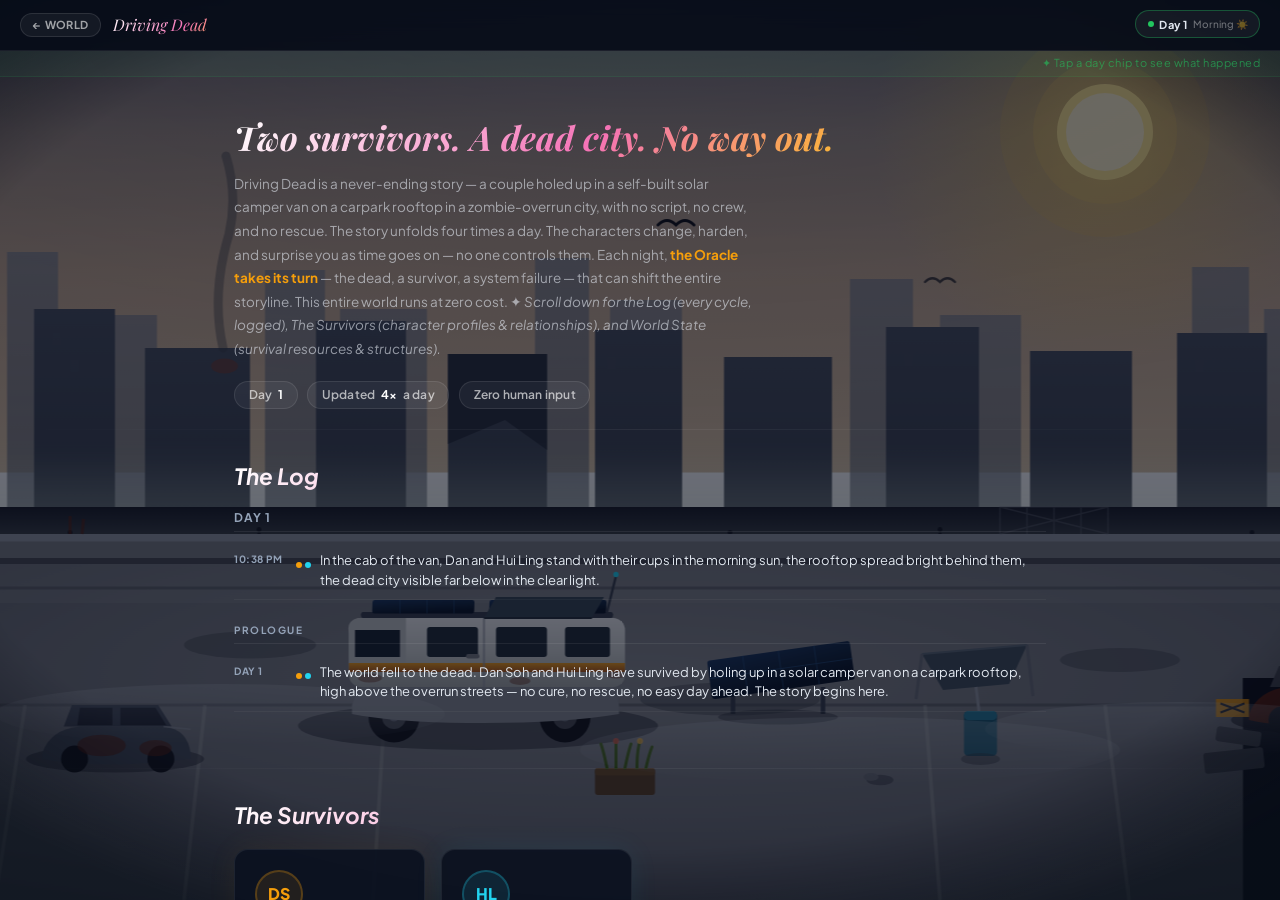
==== story.html @ 41b54748 "Driving Dead — World 02 of The Never Ending Story Project A couple (Dan + Hui Ling) surviving a zomb" ====
<!DOCTYPE html>
<html lang="en">
<head>
<meta charset="UTF-8">
<meta http-equiv="Cache-Control" content="no-cache, no-store, must-revalidate">
<meta http-equiv="Pragma" content="no-cache">
<meta http-equiv="Expires" content="0">
<meta name="viewport" content="width=device-width, initial-scale=1.0">
<title>Driving Dead — the story so far</title>
<link rel="icon" href="data:image/svg+xml,%3Csvg xmlns='http://www.w3.org/2000/svg' viewBox='0 0 100 100'%3E%3Ctext y='.9em' font-size='88'%3E%F0%9F%8C%BF%3C/text%3E%3C/svg%3E">
<meta name="description" content="The story so far on Driving Dead — a never-ending zombie-apocalypse survival drama. Day-by-day recaps, the full Log, and every character's relationships, told four times a day with no script.">
<meta name="theme-color" content="#0a1410">
<meta property="og:type" content="website">
<meta property="og:site_name" content="The Never Ending Story Project">
<meta property="og:title" content="Driving Dead — the story so far">
<meta property="og:description" content="Day-by-day recaps and the full Log of a never-ending dead-city survival drama. No script, no crew, no rescue.">
<meta property="og:url" content="https://adamdegoat.github.io/drivingdead/story.html">
<meta name="twitter:card" content="summary">
<meta name="twitter:title" content="Driving Dead — the story so far">
<meta name="twitter:description" content="Day-by-day recaps and the full Log of a never-ending dead-city survival drama.">

<link href="https://fonts.googleapis.com/css2?family=Playfair+Display:ital,wght@0,700;0,800;1,700&family=Plus+Jakarta+Sans:wght@400;500;600;700;800&display=swap" rel="stylesheet">
<style>
:root{--bg:#070d18;--card:rgba(255,255,255,.04);--border:rgba(255,255,255,.07);
  --text:#e2e8f0;--muted:#cbd5e1;--muted2:#94a3b8;
  --marcus:#60a5fa;--ryan:#fbbf24;--jade:#f472b6;--judy:#2dd4bf;--radius:14px}
*{box-sizing:border-box;margin:0;padding:0}
html{scroll-behavior:smooth}
body{font-family:'Plus Jakarta Sans',sans-serif;background:transparent;color:var(--text);font-size:14px;
  -webkit-font-smoothing:antialiased;min-height:100vh;overflow:hidden}

/* World background + overlay */
#world-bg{position:fixed;inset:0;z-index:0;overflow:hidden}
#world-bg svg{width:100%;height:100%;object-fit:cover}
#dark-overlay{position:fixed;inset:0;z-index:1;background:rgba(2,6,23,.58);pointer-events:none}
#story-scroll{position:fixed;inset:0;z-index:2;overflow-y:auto}

/* Cloud/wave animations (mirrored from world page) */
@keyframes cloud-a{from{transform:translateX(0)}to{transform:translateX(1300px)}}
.cl1{animation:cloud-a 90s linear infinite}
.cl2{animation:cloud-a 115s linear infinite;animation-delay:-40s}
.cl3{animation:cloud-a 72s linear infinite;animation-delay:-22s}
@keyframes flk{0%,100%{transform:scaleY(1) scaleX(1)}50%{transform:scaleY(1.22) scaleX(.9)}}
.fa{animation:flk .75s ease-in-out infinite;transform-box:fill-box;transform-origin:50% 100%}
.fb{animation:flk .55s ease-in-out infinite reverse;transform-box:fill-box;transform-origin:50% 100%}
.fc{animation:flk .42s ease-in-out infinite;transform-box:fill-box;transform-origin:50% 100%}
@keyframes wv{from{transform:translateX(0)}to{transform:translateX(500px)}}
.wa{animation:wv 13s linear infinite}.wb{animation:wv 19s linear infinite reverse}
/* ── dead-city scene ambiance ── */
@keyframes leaffall{0%{transform:translate(0,0) rotate(0deg);opacity:0}8%{opacity:.9}90%{opacity:.85}100%{transform:translate(-46px,620px) rotate(240deg);opacity:0}}
.leaf-fall{transform-box:view-box;animation:leaffall linear infinite}
@keyframes heatwobble{0%{opacity:0;transform:translateY(0)}30%{opacity:.16}50%{transform:translateY(-3px) scaleX(1.015)}70%{opacity:.13}100%{opacity:0;transform:translateY(-7px)}}
.heat-ribbon{transform-box:view-box;animation:heatwobble 6s ease-in-out infinite}
@keyframes firefly{0%,100%{opacity:0;transform:translate(0,0)}25%{opacity:.95}50%{opacity:.35;transform:translate(7px,-9px)}75%{opacity:.85}}
.firefly{transform-box:view-box;animation:firefly 4.2s ease-in-out infinite}
@keyframes shamble{0%,100%{transform:translateX(0)}50%{transform:translateX(5px)}}
.shamble{transform-box:view-box;animation:shamble 6.5s ease-in-out infinite}
@keyframes blink{0%,82%,100%{opacity:.25}88%{opacity:1}}
.blink{animation:blink 3.4s ease-in-out infinite}
@keyframes croworbit{0%{transform:translate(0,0)}25%{transform:translate(34px,-10px)}50%{transform:translate(58px,6px)}75%{transform:translate(24px,16px)}100%{transform:translate(0,0)}}
.crow-orbit{transform-box:view-box;animation:croworbit 22s ease-in-out infinite}
.van-glow{transition:fill .8s ease}
@keyframes smokerise{0%{transform:translate(0,0) scale(.45);opacity:0}18%{opacity:.5}100%{transform:translate(12px,-72px) scale(1.7);opacity:0}}
.smoke-rise{transform-box:view-box;animation:smokerise 4s ease-out infinite}
.smoke-rise.s2{animation-duration:5.4s;animation-delay:-1.8s}
@keyframes smokedrift{0%{transform:translateY(0);opacity:.4}50%{opacity:.55}100%{transform:translateY(-30px);opacity:0}}
.smoke{transform-box:view-box;animation:smokedrift 9s ease-out infinite}
.hidden{display:none!important}
h1,h2,h3{font-family:'Playfair Display',serif}
@keyframes fadeUp{from{opacity:0;transform:translateY(14px)}to{opacity:1;transform:translateY(0)}}
@keyframes pulse{0%,100%{opacity:1;transform:scale(1)}50%{opacity:.7;transform:scale(1.15)}}
@keyframes shimmer{0%{background-position:200% center}100%{background-position:-200% center}}
@keyframes spin{to{transform:rotate(360deg)}}

/* LOADING */
#loading{min-height:100vh;display:flex;flex-direction:column;align-items:center;justify-content:center;gap:1rem}
.spinner{width:36px;height:36px;border:3px solid rgba(255,255,255,.1);border-top-color:#60a5fa;border-radius:50%;animation:spin .8s linear infinite}
#loading p{color:var(--muted);font-size:13px}

/* BACK BAR */
.back-bar{position:sticky;top:0;z-index:50;background:rgba(7,13,24,.92);backdrop-filter:blur(16px);
  -webkit-backdrop-filter:blur(16px);border-bottom:1px solid var(--border);
  padding:.65rem 1.25rem;display:flex;align-items:center;gap:.75rem;
  /* bubble anchors to this */}
.back-btn{display:inline-flex;align-items:center;gap:.35rem;padding:.28rem .75rem;
  border-radius:14px;border:1px solid rgba(255,255,255,.1);background:rgba(255,255,255,.05);
  color:rgba(255,255,255,.6);font-size:11px;font-weight:700;text-decoration:none;
  font-family:'Plus Jakarta Sans',sans-serif;letter-spacing:.3px;text-transform:uppercase;transition:all .2s}
.back-btn:hover{border-color:rgba(255,255,255,.2);color:rgba(255,255,255,.9)}
.back-bar-title{font-family:'Playfair Display',serif;font-style:italic;font-size:16px;
  background:linear-gradient(135deg,#fff 0%,#f472b6 40%,#fbbf24 70%,#60a5fa 100%);
  background-size:200% auto;-webkit-background-clip:text;-webkit-text-fill-color:transparent;
  background-clip:text;animation:shimmer 6s linear infinite}
.day-dot{width:6px;height:6px;border-radius:50%;background:#22c55e;flex-shrink:0;animation:pulse 2s infinite}

/* DAY CHIPS */
#day-chips{display:flex;align-items:center;gap:.35rem;margin-left:auto;
  overflow-x:auto;flex-wrap:nowrap;scrollbar-width:none;padding-bottom:1px}
#day-chips::-webkit-scrollbar{display:none}
.day-chip{display:inline-flex;align-items:center;gap:.35rem;flex-shrink:0;
  background:rgba(255,255,255,.05);border:1px solid rgba(255,255,255,.09);
  border-radius:14px;padding:.25rem .7rem;min-height:28px;
  font-size:11px;font-weight:700;letter-spacing:.4px;white-space:nowrap;
  cursor:pointer;user-select:none;font-family:'Plus Jakarta Sans',sans-serif;
  transition:background .15s,border-color .15s}
.day-chip:hover{background:rgba(255,255,255,.09);border-color:rgba(255,255,255,.18)}
@keyframes chipGlow{0%,100%{box-shadow:0 0 0 0 rgba(34,197,94,0)}50%{box-shadow:0 0 0 5px rgba(34,197,94,.18)}}
.day-chip.current{border-color:rgba(34,197,94,.35);animation:chipGlow 2.5s ease-in-out infinite}
.day-chip.chip-active{background:rgba(255,255,255,.1)!important;border-color:rgba(255,46,120,.45)!important}
.day-chip-meta{font-size:10px;color:rgba(255,255,255,.38);font-weight:500;letter-spacing:0}

/* DAY SUMMARY BUBBLE */
#day-summary-bubble{
  position:absolute;top:calc(100% + 8px);right:0;z-index:200;
  width:min(310px,calc(100vw - 24px));
  background:rgba(4,8,22,.95);border:1px solid rgba(255,255,255,.11);border-radius:14px;
  overflow:hidden;max-height:0;opacity:0;pointer-events:none;
  transition:max-height .34s cubic-bezier(.4,0,.2,1),opacity .22s ease;
  backdrop-filter:blur(20px);-webkit-backdrop-filter:blur(20px);
  box-shadow:0 14px 40px rgba(0,0,0,.7)}
#day-summary-bubble.open{max-height:420px;opacity:1;pointer-events:auto}
.dsb-header{font-size:10px;font-weight:800;letter-spacing:1.8px;text-transform:uppercase;
  color:rgba(255,255,255,.28);padding:13px 15px 0}
.dsb-drama{font-size:13px;color:rgba(255,255,255,.82);line-height:1.58;font-style:italic;
  padding:10px 15px 12px}
.dsb-ongoing{font-size:12.5px;color:rgba(255,255,255,.55);line-height:1.55;font-style:italic;
  padding:10px 15px 12px}
.dsb-bullets{padding:10px 15px 6px;display:flex;flex-direction:column;gap:6px}
.dsb-bullet{font-size:12px;color:rgba(255,255,255,.58);line-height:1.5;
  padding-left:10px;position:relative}
.dsb-bullet::before{content:'·';position:absolute;left:0;color:rgba(255,255,255,.2)}
.dsb-rel{padding:8px 15px 8px;border-top:1px solid rgba(255,255,255,.05);
  display:flex;flex-direction:column;gap:5px}
.dsb-rel-item{font-size:11px;display:flex;align-items:baseline;justify-content:space-between;gap:.5rem}
.dsb-rel-vals{font-size:10px;color:rgba(255,255,255,.28);flex-shrink:0}
.dsb-cycles{padding:7px 15px 13px;display:flex;gap:.35rem;flex-wrap:wrap}
.dsb-cycle-tag{font-size:10px;font-weight:700;text-transform:capitalize;letter-spacing:.3px;
  color:rgba(255,255,255,.3);background:rgba(255,255,255,.05);
  border-radius:7px;padding:2px 8px;font-family:'Plus Jakarta Sans',sans-serif}
.dsb-empty{font-size:13px;color:var(--muted);padding:16px 15px;text-align:center}

/* HERO INTRO */
.hero-intro{padding:2.5rem 1.5rem 1.25rem;max-width:860px;margin:0 auto}
.hero-tagline{font-family:'Playfair Display',serif;font-style:italic;
  font-size:clamp(1.45rem,4vw,2.1rem);font-weight:700;
  background:linear-gradient(135deg,#fff 0%,#f472b6 45%,#fbbf24 80%);
  -webkit-background-clip:text;-webkit-text-fill-color:transparent;background-clip:text;
  line-height:1.2;margin-bottom:.9rem}
.hero-body{color:rgba(226,232,240,.6);font-size:13.5px;line-height:1.75;
  max-width:520px;margin-bottom:1.25rem}
.hero-stats{display:flex;gap:.6rem;flex-wrap:wrap}
.hero-stat-chip{display:inline-flex;align-items:center;gap:.35rem;padding:.35rem .85rem;
  background:rgba(255,255,255,.05);border:1px solid rgba(255,255,255,.09);
  border-radius:20px;font-size:12px;font-weight:600;letter-spacing:.2px;
  color:rgba(255,255,255,.65)}
.hero-stat-chip strong{color:#fff;font-weight:700}

/* DAY HINT */
#day-hint{
  padding:.35rem 1.25rem;text-align:right;
  font-size:11px;color:rgba(34,197,94,.6);letter-spacing:.5px;
  background:rgba(34,197,94,.05);border-bottom:1px solid rgba(34,197,94,.1);
  transition:opacity .5s ease,max-height .5s ease,padding .5s ease;
  overflow:hidden;max-height:36px
}
#day-hint.hint-faded{opacity:0;max-height:0;padding-top:0;padding-bottom:0}

/* SECTIONS */
.section{padding:2rem 1.5rem;max-width:860px;margin:0 auto}
.section-title{font-size:1.4rem;font-weight:700;font-style:italic;margin-bottom:1.25rem;
  background:linear-gradient(135deg,#fff 0%,#f472b6 55%,#fbbf24 100%);
  -webkit-background-clip:text;-webkit-text-fill-color:transparent;background-clip:text}
.divider{height:1px;background:linear-gradient(90deg,transparent,rgba(255,255,255,.06),transparent);margin:0 1.5rem}
.reveal{opacity:0;transform:translateY(16px);transition:opacity .5s,transform .5s}
.reveal.visible{opacity:1;transform:translateY(0)}

/* CYCLE TABS */
.cycle-tab{display:inline-flex;background:rgba(255,255,255,.04);border:1px solid var(--border);
  border-radius:8px;overflow:hidden;margin-bottom:1rem}
.cycle-btn{padding:.4rem .85rem;font-size:12px;font-weight:600;color:var(--muted);cursor:pointer;
  font-family:'Plus Jakarta Sans',sans-serif;transition:all .15s;border:none;background:none;color:inherit}
.cycle-btn.active{background:rgba(255,255,255,.08);color:#fff}
.cycle-btn[data-cycle="morning"].active{color:#93c5fd;box-shadow:inset 0 -2px 0 #93c5fd}
.cycle-btn[data-cycle="midday"].active{color:#fde68a;box-shadow:inset 0 -2px 0 #fde68a}
.cycle-btn[data-cycle="evening"].active{color:#fb923c;box-shadow:inset 0 -2px 0 #fb923c}
.cycle-btn[data-cycle="night"].active{color:#c084fc;box-shadow:inset 0 -2px 0 #c084fc}

/* FEED */
.today-grid{display:flex;flex-direction:column;gap:.65rem}
.feed-card{background:var(--card);border-radius:12px;border:1px solid var(--border);
  padding:1rem 1.2rem;display:flex;gap:.85rem;align-items:flex-start;animation:fadeUp .3s ease both}
.feed-card.interaction{border-left:3px solid rgba(251,191,36,.35);border-style:solid;opacity:.92}
.feed-avatar{width:36px;height:36px;border-radius:50%;display:flex;align-items:center;justify-content:center;
  font-weight:800;font-size:12px;font-family:'Plus Jakarta Sans',sans-serif;flex-shrink:0}
.feed-body{flex:1;min-width:0}
.feed-name{font-size:12px;font-weight:700;font-family:'Plus Jakarta Sans',sans-serif;margin-bottom:2px}
.feed-action{font-size:12px;color:var(--muted);margin-bottom:.35rem;font-style:italic}
.feed-thought{font-size:13px;color:var(--text);line-height:1.55}
.feed-dialogue{font-size:13px;color:var(--text);line-height:1.55;font-style:italic}
.feed-dialogue-line{font-size:13px;color:var(--text);line-height:1.6;margin-top:3px}

/* CHARACTER CARDS */
.profiles-grid{display:grid;grid-template-columns:repeat(4,1fr);gap:1rem}
@media(max-width:860px){.profiles-grid{grid-template-columns:repeat(2,1fr)}}
.char-card{background:rgba(11,18,32,.92);border-radius:var(--radius);border:1px solid var(--border);
  padding:1.25rem;transition:all .25s;position:relative;overflow:hidden}
.char-card::before{content:'';position:absolute;top:0;left:0;right:0;height:2px}
.char-card.marcus::before{background:linear-gradient(90deg,transparent,var(--marcus),transparent)}
.char-card.ryan::before{background:linear-gradient(90deg,transparent,var(--ryan),transparent)}
.char-card.jade::before{background:linear-gradient(90deg,transparent,var(--jade),transparent)}
.char-card.judy::before{background:linear-gradient(90deg,transparent,var(--judy),transparent)}
.char-card:hover{transform:translateY(-3px);border-color:rgba(255,255,255,.12)}
.char-avatar{width:48px;height:48px;border-radius:50%;display:flex;align-items:center;justify-content:center;
  font-weight:800;font-size:16px;font-family:'Plus Jakarta Sans',sans-serif;margin-bottom:.85rem}
.char-name{font-size:15px;font-weight:700;font-family:'Plus Jakarta Sans',sans-serif;margin-bottom:2px}
.char-archetype{font-size:11px;font-weight:600;text-transform:uppercase;letter-spacing:.8px;color:var(--muted);margin-bottom:.85rem}
.char-bio{font-size:12px;color:var(--muted);line-height:1.6;margin-bottom:1rem}
.char-mood{display:inline-flex;align-items:center;gap:.35rem;font-size:11px;font-weight:700;
  text-transform:uppercase;letter-spacing:.5px;padding:3px 9px;border-radius:10px;
  background:rgba(255,255,255,.06);margin-bottom:1rem;font-family:'Plus Jakarta Sans',sans-serif}
.score-row{display:flex;align-items:center;justify-content:space-between;margin-bottom:.45rem}
.score-label{font-size:11px;color:var(--muted);width:75px;text-transform:capitalize}
.score-track{flex:1;height:4px;background:rgba(255,255,255,.08);border-radius:4px;overflow:hidden;margin:0 .6rem}
.score-fill{height:100%;border-radius:4px;transition:width .8s cubic-bezier(.4,0,.2,1)}
.score-val{font-size:11px;font-weight:700;width:22px;text-align:right;font-family:'Plus Jakarta Sans',sans-serif}
.shelter-tag{display:inline-flex;align-items:center;gap:.3rem;font-size:11px;color:var(--muted);
  background:rgba(255,255,255,.04);border:1px solid var(--border);border-radius:6px;padding:2px 8px;margin-top:.75rem}

/* RELATIONSHIP */
.rel-wrap{display:flex;flex-direction:column;align-items:center;gap:1.5rem}
#rel-svg{width:100%;max-width:380px}
.rel-stats{display:grid;grid-template-columns:repeat(3,1fr);gap:.75rem;width:100%}
.rel-card{background:var(--card);border-radius:10px;border:1px solid var(--border);padding:.85rem;text-align:center}
.rel-pair{font-size:12px;font-weight:700;font-family:'Plus Jakarta Sans',sans-serif;margin-bottom:.5rem}
.rel-bar-row{display:flex;align-items:center;gap:.4rem;margin-bottom:.25rem}
.rel-bar-label{font-size:10px;color:var(--muted);width:52px;text-align:right;text-transform:capitalize}
.rel-bar-track{flex:1;height:3px;background:rgba(255,255,255,.08);border-radius:3px;overflow:hidden}
.rel-bar-fill{height:100%;border-radius:3px;transition:width .8s}
@media(max-width:480px){.rel-stats{grid-template-columns:1fr}}

/* ABSENT CONTEXT */
.absent-ctx{font-size:12px;color:var(--muted);font-style:italic;margin:4px 0 8px;
  padding:5px 10px;border-left:2px solid rgba(255,255,255,.08);opacity:.75;line-height:1.5}
.absent-ctx strong{font-style:normal;font-weight:600}

/* WORLD STATE */
.ws-block-title{font-size:11px;font-weight:700;text-transform:uppercase;letter-spacing:1px;
  color:var(--muted2);margin-bottom:.65rem;font-family:'Plus Jakarta Sans',sans-serif}
.res-row{display:flex;align-items:center;gap:.6rem;margin-bottom:.5rem}
.res-icon{font-size:13px;width:20px;text-align:center;flex-shrink:0}
.res-label{font-size:12px;color:var(--muted);width:60px;text-transform:capitalize;flex-shrink:0}
.res-track{flex:1;height:4px;background:rgba(255,255,255,.08);border-radius:4px;overflow:hidden}
.res-fill{height:100%;border-radius:4px;transition:width .8s}
.res-val{font-size:11px;font-weight:700;width:28px;text-align:right;flex-shrink:0}
.struct-item{display:flex;align-items:flex-start;gap:.6rem;padding:.45rem 0;border-bottom:1px solid rgba(255,255,255,.04)}
.struct-item:last-child{border-bottom:none}
.struct-item-icon{font-size:13px;flex-shrink:0;width:20px;text-align:center;margin-top:1px}
.struct-item-body{flex:1}
.struct-item-name{font-size:12px;font-weight:600}
.struct-item-meta{font-size:11px;color:var(--muted);margin-top:1px}
.survival-divider{font-size:10px;font-weight:700;text-transform:uppercase;letter-spacing:1.5px;
  color:var(--muted2);margin:.75rem 0 .45rem;border-top:1px solid rgba(255,255,255,.05);padding-top:.65rem}

/* LOG */
.log-day{margin-bottom:1.5rem}
.log-day-header{font-size:12px;font-weight:700;text-transform:uppercase;letter-spacing:1px;
  color:var(--muted2);margin-bottom:.65rem;padding-bottom:.4rem;border-bottom:1px solid var(--border);
  font-family:'Plus Jakarta Sans',sans-serif}
.log-entry{font-size:13px;padding:.55rem 0;border-bottom:1px solid rgba(255,255,255,.04);
  display:flex;gap:.6rem;align-items:flex-start;line-height:1.5}
.log-dot{width:6px;height:6px;border-radius:50%;flex-shrink:0;margin-top:.35rem}
.log-cycle-tag{font-size:10px;font-weight:700;text-transform:uppercase;letter-spacing:.5px;
  color:var(--muted2);flex-shrink:0;width:52px;margin-top:1px;font-family:'Plus Jakarta Sans',sans-serif}

/* FOOTER */
footer{text-align:center;padding:3rem 1.5rem;color:var(--muted2);font-size:12px;
  border-top:1px solid var(--border);margin-top:1rem}
footer span{color:var(--muted);font-weight:600}

/* ── MOBILE ── */
@media(max-width:768px){
  body{overflow-y:auto}
  #story-scroll{position:relative;inset:auto;overflow-y:visible}
  #world-bg{display:none}
  #dark-overlay{display:none}
  body{background:linear-gradient(160deg,#0a1628 0%,#070d18 45%,#06100e 100%)}
  .section{padding:1.25rem 1rem}
  .back-bar{padding:.5rem 1rem}
  .back-bar-title{font-size:14px}
  .day-chip{font-size:10px;padding:.2rem .6rem;min-height:30px}
  .day-chip-meta{display:none}
  #day-summary-bubble{right:0;left:auto}
  .cycle-tab{display:flex;flex-wrap:wrap;gap:2px}
  .cycle-btn{padding:.3rem .55rem;font-size:11px}
  .profiles-grid{grid-template-columns:repeat(2,1fr)}
  .rel-stats{grid-template-columns:1fr}
  .feed-card{flex-direction:column;gap:.5rem}
  .feed-avatar{width:28px;height:28px;font-size:10px}
  .section-title{font-size:1.1rem}
  .log-cycle-tag{width:36px;font-size:9px}
}
</style>
</head>
<body>

<!-- Island world as fixed background -->
<div id="world-bg">
<svg id="world-svg" viewBox="0 0 1000 600" preserveAspectRatio="xMidYMid slice" xmlns="http://www.w3.org/2000/svg">
<defs>
  <!-- Sky gradients — muted, hazy, smoke-tinged dead-city skies -->
  <linearGradient id="sky-morning" x1="0" y1="0" x2="0" y2="1">
    <stop offset="0%" stop-color="#5a5560"/><stop offset="28%" stop-color="#9a8b7e"/>
    <stop offset="58%" stop-color="#c2a98e"/><stop offset="100%" stop-color="#d9c4a4"/>
  </linearGradient>
  <linearGradient id="sky-midday" x1="0" y1="0" x2="0" y2="1">
    <stop offset="0%" stop-color="#5b6b78"/><stop offset="40%" stop-color="#8a9aa3"/>
    <stop offset="78%" stop-color="#b9c2c0"/><stop offset="100%" stop-color="#cdd2c8"/>
  </linearGradient>
  <linearGradient id="sky-afternoon" x1="0" y1="0" x2="0" y2="1">
    <stop offset="0%" stop-color="#6b6f76"/><stop offset="42%" stop-color="#9a9890"/>
    <stop offset="78%" stop-color="#c4b59a"/><stop offset="100%" stop-color="#d6c3a2"/>
  </linearGradient>
  <linearGradient id="sky-evening" x1="0" y1="0" x2="0" y2="1">
    <stop offset="0%" stop-color="#2c2333"/><stop offset="26%" stop-color="#6e4248"/>
    <stop offset="52%" stop-color="#b9622f"/><stop offset="76%" stop-color="#d98a3a"/>
    <stop offset="100%" stop-color="#b89a72"/>
  </linearGradient>
  <linearGradient id="sky-night" x1="0" y1="0" x2="0" y2="1">
    <stop offset="0%" stop-color="#070a12"/><stop offset="45%" stop-color="#0d121f"/>
    <stop offset="80%" stop-color="#141b2c"/><stop offset="100%" stop-color="#1b2336"/>
  </linearGradient>
  <linearGradient id="sky-dawn" x1="0" y1="0" x2="0" y2="1">
    <stop offset="0%" stop-color="#141b2c"/><stop offset="32%" stop-color="#34323f"/>
    <stop offset="58%" stop-color="#6e5a52"/><stop offset="80%" stop-color="#b07a52"/>
    <stop offset="100%" stop-color="#d9b27a"/>
  </linearGradient>
  <!-- (kept id) — a generic dark fill, unused at street level -->
  <linearGradient id="ocean-g" x1="0" y1="0" x2="0" y2="1">
    <stop offset="0%" stop-color="#2a2e36"/><stop offset="100%" stop-color="#16191f"/>
  </linearGradient>
  <!-- dead-city SKYLINE depth (far hazy → near dark towers) -->
  <linearGradient id="skyline-far" x1="0" y1="0" x2="0" y2="1">
    <stop offset="0%" stop-color="#7b828c"/><stop offset="100%" stop-color="#5e6670"/>
  </linearGradient>
  <linearGradient id="skyline-mid" x1="0" y1="0" x2="0" y2="1">
    <stop offset="0%" stop-color="#4a525e"/><stop offset="100%" stop-color="#39414c"/>
  </linearGradient>
  <linearGradient id="skyline-near" x1="0" y1="0" x2="0" y2="1">
    <stop offset="0%" stop-color="#2c333d"/><stop offset="100%" stop-color="#1c222b"/>
  </linearGradient>
  <!-- the carpark rooftop DECK (concrete, sun-warmed top → cooler foreground) -->
  <radialGradient id="clearing-g" cx="50%" cy="34%" r="78%">
    <stop offset="0%" stop-color="#8a8d8f"/><stop offset="52%" stop-color="#72767a"/>
    <stop offset="100%" stop-color="#565a60"/>
  </radialGradient>
  <linearGradient id="mud-g" x1="0" y1="0" x2="0" y2="1">
    <stop offset="0%" stop-color="#7a7e82"/><stop offset="100%" stop-color="#3e4248"/>
  </linearGradient>
  <!-- the SOLAR CAMPER VAN body (off-white panel, sun-lit top → shadow base) -->
  <linearGradient id="van-body" x1="0" y1="0" x2="0" y2="1">
    <stop offset="0%" stop-color="#eef0ee"/><stop offset="48%" stop-color="#d2d6d2"/>
    <stop offset="100%" stop-color="#a7aca8"/>
  </linearGradient>
  <linearGradient id="van-stripe" x1="0" y1="0" x2="0" y2="1">
    <stop offset="0%" stop-color="#f59e0b"/><stop offset="100%" stop-color="#b45309"/>
  </linearGradient>
  <linearGradient id="solar-g" x1="0" y1="0" x2="0.4" y2="1">
    <stop offset="0%" stop-color="#1e3a5f"/><stop offset="55%" stop-color="#15293f"/>
    <stop offset="100%" stop-color="#0c1827"/>
  </linearGradient>
  <linearGradient id="rust-g" x1="0" y1="0" x2="0" y2="1">
    <stop offset="0%" stop-color="#9a3412"/><stop offset="100%" stop-color="#5c2410"/>
  </linearGradient>
  <linearGradient id="mist-g" x1="0" y1="0" x2="0" y2="1">
    <stop offset="0%" stop-color="#c2cbd2" stop-opacity=".5"/>
    <stop offset="100%" stop-color="#c2cbd2" stop-opacity="0"/>
  </linearGradient>
  <!-- soft sky-light wash from above (no canopy here — open sky) -->
  <radialGradient id="canopy-light" cx="50%" cy="0%" r="80%">
    <stop offset="0%" stop-color="#dfe6ec" stop-opacity=".22"/>
    <stop offset="45%" stop-color="#cdd6dc" stop-opacity=".08"/>
    <stop offset="100%" stop-color="#cdd6dc" stop-opacity="0"/>
  </radialGradient>
  <filter id="glow"><feGaussianBlur stdDeviation="5" result="b"/><feMerge><feMergeNode in="b"/><feMergeNode in="SourceGraphic"/></feMerge></filter>
  <radialGradient id="sun-halo" cx="50%" cy="50%" r="50%">
    <stop offset="0%" stop-color="#fde68a" stop-opacity=".55"/>
    <stop offset="35%" stop-color="#fcd34d" stop-opacity=".28"/>
    <stop offset="100%" stop-color="#fcd34d" stop-opacity="0"/>
  </radialGradient>
  <linearGradient id="sun-glint" x1="0" y1="0" x2="0" y2="1">
    <stop offset="0%" stop-color="#fde68a" stop-opacity=".55"/>
    <stop offset="100%" stop-color="#fde68a" stop-opacity="0"/>
  </linearGradient>
  <radialGradient id="fire-glow-g" cx="50%" cy="50%" r="50%">
    <stop offset="0%" stop-color="#fb923c" stop-opacity=".5"/>
    <stop offset="45%" stop-color="#f97316" stop-opacity=".16"/>
    <stop offset="100%" stop-color="#f97316" stop-opacity="0"/>
  </radialGradient>
  <radialGradient id="moon-halo" cx="50%" cy="50%" r="50%">
    <stop offset="0%" stop-color="#e2e8f0" stop-opacity=".35"/>
    <stop offset="100%" stop-color="#cbd5e1" stop-opacity="0"/>
  </radialGradient>
  <filter id="soft-blur"><feGaussianBlur stdDeviation="2.6"/></filter>
  <filter id="ray-blur"><feGaussianBlur stdDeviation="7"/></filter>
  <filter id="leaf-blur"><feGaussianBlur stdDeviation="1.2"/></filter>
  <!-- volumetric god-ray shaft (bright near canopy, fading to the floor) -->
  <linearGradient id="god-ray" x1="0" y1="0" x2="0" y2="1">
    <stop offset="0%" stop-color="#fde7b0" stop-opacity=".5"/>
    <stop offset="55%" stop-color="#f3d488" stop-opacity=".18"/>
    <stop offset="100%" stop-color="#f3d488" stop-opacity="0"/>
  </linearGradient>
  <!-- mid-distance aerial haze (separates background canopy from foreground) -->
  <linearGradient id="depth-haze" x1="0" y1="0" x2="0" y2="1">
    <stop offset="0%" stop-color="#cfe2cf" stop-opacity="0"/>
    <stop offset="55%" stop-color="#d4e6cf" stop-opacity=".4"/>
    <stop offset="100%" stop-color="#d4e6cf" stop-opacity="0"/>
  </linearGradient>
  <!-- puddle reflection (sky caught in wet mud) -->
  <linearGradient id="puddle-g" x1="0" y1="0" x2="0" y2="1">
    <stop offset="0%" stop-color="#bcd9c4" stop-opacity=".7"/>
    <stop offset="100%" stop-color="#6e8f7e" stop-opacity=".35"/>
  </linearGradient>
  <!-- ── LUSH FOLIAGE gradients (overhead canopy, big tropical leaves, flowers) ── -->
  <linearGradient id="canopy-ceiling-g" x1="0" y1="0" x2="0" y2="1">
    <stop offset="0%" stop-color="#0f2417"/><stop offset="60%" stop-color="#14532d"/>
    <stop offset="100%" stop-color="#1f6b3a"/>
  </linearGradient>
  <linearGradient id="vine-leaf-g" x1="0" y1="0" x2="0" y2="1">
    <stop offset="0%" stop-color="#1f6b3a"/><stop offset="100%" stop-color="#14532d"/>
  </linearGradient>
  <linearGradient id="big-leaf-g" x1="0" y1="0" x2="0.4" y2="1">
    <stop offset="0%" stop-color="#1f6b3a"/><stop offset="55%" stop-color="#14532d"/>
    <stop offset="100%" stop-color="#0b1f12"/>
  </linearGradient>
  <linearGradient id="big-leaf-g2" x1="0" y1="0" x2="0.5" y2="1">
    <stop offset="0%" stop-color="#2f8f4e"/><stop offset="60%" stop-color="#1f6b3a"/>
    <stop offset="100%" stop-color="#0f2417"/>
  </linearGradient>
  <linearGradient id="elephant-leaf-g" x1="0" y1="0" x2="0" y2="1">
    <stop offset="0%" stop-color="#2f8f4e"/><stop offset="100%" stop-color="#14532d"/>
  </linearGradient>
  <linearGradient id="fg-leaf-g" x1="0" y1="0" x2="0.3" y2="1">
    <stop offset="0%" stop-color="#14532d"/><stop offset="100%" stop-color="#0b1f12"/>
  </linearGradient>
  <radialGradient id="heliconia-g" cx="40%" cy="35%" r="75%">
    <stop offset="0%" stop-color="#f2b134"/><stop offset="50%" stop-color="#e58b4a"/>
    <stop offset="100%" stop-color="#e0533a"/>
  </radialGradient>
  <radialGradient id="hibiscus-g" cx="50%" cy="42%" r="70%">
    <stop offset="0%" stop-color="#f2b134"/><stop offset="45%" stop-color="#e0533a"/>
    <stop offset="100%" stop-color="#9d2424"/>
  </radialGradient>
  <radialGradient id="orchid-g" cx="50%" cy="40%" r="70%">
    <stop offset="0%" stop-color="#f5c4d6"/><stop offset="55%" stop-color="#d94f7a"/>
    <stop offset="100%" stop-color="#a8325a"/>
  </radialGradient>
  <radialGradient id="vignette-g" cx="50%" cy="46%" r="62%">
    <stop offset="0%" stop-color="#000000" stop-opacity="0"/>
    <stop offset="78%" stop-color="#000000" stop-opacity="0"/>
    <stop offset="100%" stop-color="#06120c" stop-opacity=".52"/>
  </radialGradient>
  <!-- warm pool where a sun shaft lands on the clearing floor -->
  <radialGradient id="dapple-g" cx="50%" cy="50%" r="50%">
    <stop offset="0%" stop-color="#fff6d8" stop-opacity=".6"/>
    <stop offset="52%" stop-color="#fde8a8" stop-opacity=".24"/>
    <stop offset="100%" stop-color="#fde8a8" stop-opacity="0"/>
  </radialGradient>
</defs>

<!-- SKY -->
<rect id="sky-bg" width="1000" height="315" fill="url(#sky-afternoon)"/>

<!-- SUN -->
<g id="sun-group">
  <circle cx="810" cy="88" r="155" fill="url(#sun-halo)"/>
  <circle cx="810" cy="88" r="70" fill="#fbbf24" opacity=".1"/>
  <circle cx="810" cy="88" r="48" fill="#fcd34d" opacity=".18"/>
  <circle cx="810" cy="88" r="32" fill="#fde68a"/>
  <circle cx="810" cy="88" r="26" fill="#fef3c7"/>
</g>
<!-- MOON -->
<circle id="moon-halo-c" cx="810" cy="88" r="90" fill="url(#moon-halo)" opacity="0"/>
<g id="moon-group" opacity="0" filter="url(#glow)">
  <circle cx="810" cy="88" r="30" fill="#e2e8f0"/>
  <circle cx="824" cy="80" r="24" fill="#0f172a"/>
</g>
<!-- STARS -->
<g id="night-stars" opacity="0">
  <circle cx="55" cy="28" r="1.4" fill="white" opacity=".9"/><circle cx="138" cy="48" r="1.1" fill="white" opacity=".7"/>
  <circle cx="218" cy="18" r="1.6" fill="white" opacity=".85"/><circle cx="305" cy="55" r="1.2" fill="white" opacity=".9"/>
  <circle cx="388" cy="22" r="1.5" fill="white" opacity=".65"/><circle cx="452" cy="46" r="1.1" fill="white" opacity=".8"/>
  <circle cx="528" cy="14" r="1.3" fill="white" opacity=".75"/><circle cx="612" cy="38" r="1.4" fill="white" opacity=".8"/>
  <circle cx="685" cy="60" r="1.2" fill="white" opacity=".7"/><circle cx="748" cy="20" r="1.5" fill="white" opacity=".9"/>
  <circle cx="862" cy="44" r="1.2" fill="white" opacity=".75"/><circle cx="948" cy="26" r="1.6" fill="white" opacity=".85"/>
  <circle cx="105" cy="75" r="1" fill="white" opacity=".6"/><circle cx="272" cy="82" r="1.2" fill="white" opacity=".7"/>
  <circle cx="465" cy="78" r="1" fill="white" opacity=".65"/><circle cx="655" cy="85" r="1.3" fill="white" opacity=".6"/>
  <circle cx="828" cy="70" r="1.1" fill="white" opacity=".75"/><circle cx="178" cy="96" r="1" fill="white" opacity=".5"/>
  <circle cx="362" cy="94" r="1.2" fill="white" opacity=".6"/><circle cx="562" cy="100" r="1" fill="white" opacity=".55"/>
</g>

<!-- CLOUDS -->
<g class="cl1" opacity=".88">
  <ellipse cx="-180" cy="75" rx="68" ry="26" fill="white"/>
  <ellipse cx="-140" cy="64" rx="50" ry="22" fill="white"/>
  <ellipse cx="-215" cy="80" rx="42" ry="19" fill="white"/>
</g>
<g class="cl2" opacity=".72">
  <ellipse cx="-480" cy="50" rx="55" ry="20" fill="white"/>
  <ellipse cx="-445" cy="41" rx="40" ry="17" fill="white"/>
  <ellipse cx="-510" cy="54" rx="35" ry="15" fill="white"/>
</g>
<g class="cl3" opacity=".6">
  <ellipse cx="-720" cy="108" rx="62" ry="23" fill="white"/>
  <ellipse cx="-682" cy="97" rx="46" ry="19" fill="white"/>
  <ellipse cx="-752" cy="112" rx="38" ry="17" fill="white"/>
</g>

<!-- ══ SOFT SKY-LIGHT WASH (open sky over the rooftop) ══ -->
<rect x="0" y="0" width="1000" height="360" fill="url(#canopy-light)" opacity=".7"/>

<!-- ══ DEAD-CITY SKYLINE (far hazy → near dark towers, some broken) ══ -->
<g fill="url(#skyline-far)" opacity=".7">
  <rect x="20" y="196" width="44" height="160"/><rect x="78" y="168" width="34" height="188"/>
  <rect x="128" y="210" width="50" height="146"/><rect x="250" y="180" width="40" height="176"/>
  <rect x="300" y="206" width="58" height="150"/><rect x="430" y="172" width="36" height="184"/>
  <rect x="480" y="200" width="48" height="156"/><rect x="640" y="186" width="42" height="170"/>
  <rect x="700" y="210" width="54" height="146"/><rect x="868" y="178" width="38" height="178"/>
  <rect x="916" y="206" width="46" height="150"/>
</g>
<!-- mid towers (darker) -->
<g fill="url(#skyline-mid)">
  <rect x="0" y="226" width="62" height="130"/><rect x="96" y="206" width="54" height="150"/>
  <rect x="170" y="232" width="70" height="124"/><rect x="284" y="214" width="60" height="142"/>
  <rect x="372" y="236" width="66" height="120"/><rect x="470" y="220" width="58" height="136"/>
  <rect x="556" y="238" width="72" height="118"/><rect x="664" y="218" width="62" height="138"/>
  <rect x="760" y="234" width="68" height="122"/><rect x="858" y="222" width="60" height="134"/>
  <rect x="936" y="236" width="64" height="120"/>
  <!-- a snapped / collapsed tower -->
  <path d="M 372 236 L 438 236 L 438 300 L 410 280 L 372 296 Z" fill="#2c333d"/>
</g>
<!-- lit / broken windows scattered (mostly dark, a few catch light) -->
<g fill="#4a525e" opacity=".5">
  <rect x="108" y="222" width="6" height="8"/><rect x="120" y="240" width="6" height="8"/><rect x="300" y="232" width="6" height="8"/>
  <rect x="478" y="238" width="6" height="8"/><rect x="676" y="236" width="6" height="8"/><rect x="870" y="240" width="6" height="8"/>
</g>
<!-- a thin smoke plume rising from a distant fire in the city -->
<g opacity=".4"><path class="smoke" d="M 222 232 Q 214 196 226 156 Q 232 130 224 104" stroke="#3a3f45" stroke-width="6" fill="none" stroke-linecap="round"/></g>
<ellipse cx="223" cy="244" rx="9" ry="5" fill="#9a3412" opacity=".35"/>
<!-- aerial haze pooling at the skyline base so the city recedes -->
<rect x="0" y="300" width="1000" height="74" fill="url(#depth-haze)" filter="url(#ray-blur)" opacity=".8"/>

<!-- ══ THE STREET FAR BELOW (glimpsed beyond the rooftop ledge) + the DEAD ══ -->
<rect x="0" y="338" width="1000" height="40" fill="#1c2027"/>
<rect x="0" y="338" width="1000" height="40" fill="url(#depth-haze)" opacity=".5"/>
<!-- tiny shambling horde silhouettes in the street -->
<g id="horde" fill="#0e1116" opacity=".7">
  <g class="shamble"><ellipse cx="120" cy="362" rx="2.2" ry="5"/><circle cx="120" cy="355" r="1.6"/></g>
  <g class="shamble" style="animation-delay:-2.2s"><ellipse cx="168" cy="366" rx="2" ry="4.6"/><circle cx="168" cy="360" r="1.5"/></g>
  <g class="shamble" style="animation-delay:-4s"><ellipse cx="246" cy="360" rx="2.2" ry="5"/><circle cx="246" cy="353" r="1.6"/></g>
  <g class="shamble" style="animation-delay:-1.1s"><ellipse cx="330" cy="368" rx="2" ry="4.4"/><circle cx="330" cy="362" r="1.4"/></g>
  <g class="shamble" style="animation-delay:-3.3s"><ellipse cx="560" cy="362" rx="2.2" ry="5"/><circle cx="560" cy="355" r="1.6"/></g>
  <g class="shamble" style="animation-delay:-0.6s"><ellipse cx="612" cy="366" rx="2" ry="4.6"/><circle cx="612" cy="360" r="1.5"/></g>
  <g class="shamble" style="animation-delay:-2.7s"><ellipse cx="700" cy="360" rx="2.2" ry="5"/><circle cx="700" cy="353" r="1.6"/></g>
  <g class="shamble" style="animation-delay:-4.5s"><ellipse cx="846" cy="366" rx="2" ry="4.6"/><circle cx="846" cy="360" r="1.5"/></g>
  <g class="shamble" style="animation-delay:-1.8s"><ellipse cx="908" cy="362" rx="2.2" ry="5"/><circle cx="908" cy="355" r="1.6"/></g>
</g>

<!-- ══ THE CARPARK ROOFTOP DECK (concrete ground plane) ══ -->
<rect x="0" y="372" width="1000" height="228" fill="url(#clearing-g)"/>
<!-- sun-warmed sheen near the back, cool toward the foreground -->
<rect x="0" y="372" width="1000" height="30" fill="#9aa0a2" opacity=".18"/>
<!-- expansion joints + faded parking-bay lines -->
<g stroke="#4a4e52" stroke-width="2" opacity=".5"><path d="M 0 392 H 1000"/><path d="M 0 470 H 1000"/></g>
<g stroke="#cdd2c8" stroke-width="2.4" opacity=".22">
  <path d="M 90 470 L 70 600"/><path d="M 210 470 L 196 600"/><path d="M 330 470 L 322 600"/>
  <path d="M 690 470 L 700 600"/><path d="M 810 470 L 826 600"/><path d="M 930 470 L 952 600"/>
</g>
<!-- oil stains + rubble patches -->
<g fill="#3e4248" opacity=".4"><ellipse cx="240" cy="430" rx="44" ry="9"/><ellipse cx="560" cy="466" rx="60" ry="11"/><ellipse cx="820" cy="440" rx="40" ry="8"/></g>
<g fill="#565a60"><ellipse cx="150" cy="500" rx="10" ry="4"/><ellipse cx="158" cy="497" rx="6" ry="3" fill="#6b6f74"/></g>
<g fill="#565a60"><ellipse cx="660" cy="520" rx="9" ry="3.5"/><ellipse cx="654" cy="518" rx="5" ry="2.6" fill="#6b6f74"/></g>

<!-- the deck's FRONT LEDGE / parapet wall (low concrete wall along the back edge, over the drop) -->
<rect x="0" y="356" width="1000" height="20" fill="#7a7e82"/>
<rect x="0" y="356" width="1000" height="5" fill="#9298a0"/>
<rect x="0" y="372" width="1000" height="4" fill="#4a4e52"/>
<!-- rebar + a chain-link panel poking up from the parapet -->
<g stroke="#5c2410" stroke-width="2" opacity=".6"><line x1="120" y1="356" x2="120" y2="344"/><line x1="128" y1="356" x2="129" y2="346"/></g>
<g stroke="#6b7078" stroke-width="1" opacity=".4" fill="none"><path d="M 740 356 L 740 338 L 812 338 L 812 356 M 740 338 L 812 356 M 812 338 L 740 356 M 758 338 L 758 356 M 776 338 L 776 356 M 794 338 L 794 356"/></g>

<!-- ══ BARRICADED RAMP (the one way up — sealed with a wrecked car + debris), far right ══ -->
<g>
  <!-- ramp mouth (dark opening going down) -->
  <path d="M 902 600 L 902 452 L 1000 452 L 1000 600 Z" fill="#1b1f25"/>
  <path d="M 902 452 L 1000 452 L 1000 478 L 902 470 Z" fill="#11141a"/>
  <!-- a wrecked car jammed across the mouth -->
  <g transform="translate(902 446)">
    <ellipse cx="48" cy="34" rx="56" ry="9" fill="#11141a" opacity=".6"/>
    <path d="M 4 30 Q 10 14 30 12 L 78 12 Q 96 14 98 30 L 98 34 Q 70 38 50 38 Q 22 38 4 34 Z" fill="#5c2410"/>
    <path d="M 18 12 L 24 -2 L 74 -2 L 84 12 Z" fill="#4a4e52"/>
    <path d="M 30 0 L 50 0 L 50 11 L 28 11 Z" fill="#11141a" opacity=".7"/>
    <path d="M 54 0 L 72 0 L 80 11 L 54 11 Z" fill="#11141a" opacity=".7"/>
    <circle cx="26" cy="34" r="9" fill="#16191c"/><circle cx="78" cy="34" r="9" fill="#16191c"/>
    <g fill="#9a3412" opacity=".5"><ellipse cx="40" cy="24" rx="14" ry="7"/><ellipse cx="68" cy="26" rx="9" ry="5"/></g>
  </g>
  <!-- piled debris + a warning -->
  <g fill="#4a4e52"><rect x="876" y="500" width="40" height="14" rx="2" transform="rotate(-6 896 507)"/><rect x="884" y="486" width="30" height="10" rx="2" transform="rotate(8 899 491)"/></g>
  <path d="M 884 466 L 906 466 L 906 478 L 884 478 Z" fill="#f59e0b" opacity=".85"/><path d="M 887 469 L 903 475 M 903 469 L 887 475" stroke="#1b1f25" stroke-width="1.4"/>
</g>

<!-- ══ ABANDONED CAR on the deck (frozen mid-escape, stripped) ══ -->
<g transform="translate(96 470) scale(.9)">
  <ellipse cx="60" cy="40" rx="66" ry="10" fill="#2a2e34" opacity=".5"/>
  <path d="M 6 36 Q 12 18 34 16 L 96 16 Q 114 18 116 36 L 116 40 Q 82 44 60 44 Q 26 44 6 40 Z" fill="#475059"/>
  <path d="M 22 16 L 28 0 L 92 0 L 102 16 Z" fill="#39414c"/>
  <path d="M 34 2 L 58 2 L 58 15 L 32 15 Z" fill="#11141a" opacity=".7"/><path d="M 64 2 L 90 2 L 98 15 L 64 15 Z" fill="#11141a" opacity=".7"/>
  <circle cx="30" cy="40" r="10" fill="#16191c"/><circle cx="94" cy="40" r="10" fill="#16191c"/>
  <g fill="#5c2410" opacity=".55"><ellipse cx="50" cy="30" rx="18" ry="8"/><ellipse cx="90" cy="32" rx="12" ry="6"/></g>
  <path d="M 96 16 L 116 18" stroke="#9298a0" stroke-width="1.2" opacity=".5"/>
</g>

<!-- ══ THE SOLAR CAMPER VAN — hero prop, dug in centre-left ══ -->
<g id="van" transform="translate(300 392)">
  <!-- ground shadow -->
  <ellipse cx="92" cy="92" rx="120" ry="16" fill="#2a2e34" opacity=".5"/>
  <!-- wheels (chocked, settled) -->
  <g><circle cx="36" cy="86" r="17" fill="#16191c"/><circle cx="36" cy="86" r="8" fill="#4a4e52"/><circle cx="36" cy="86" r="3" fill="#6b7078"/></g>
  <g><circle cx="150" cy="86" r="17" fill="#16191c"/><circle cx="150" cy="86" r="8" fill="#4a4e52"/><circle cx="150" cy="86" r="3" fill="#6b7078"/></g>
  <!-- lower body / sill -->
  <path d="M 8 78 Q 14 60 30 58 L 168 58 Q 184 60 186 78 L 186 84 Q 150 90 96 90 Q 40 90 8 84 Z" fill="#8a8f93"/>
  <!-- main body (boxy camper) -->
  <rect x="6" y="20" width="184" height="46" rx="8" fill="url(#van-body)"/>
  <!-- cab (front, left) -->
  <path d="M 6 30 Q 4 22 12 20 L 44 20 L 44 50 L 6 50 Z" fill="#c2c7c4"/>
  <!-- amber accent stripe -->
  <rect x="6" y="50" width="184" height="6" fill="url(#van-stripe)" opacity=".9"/>
  <!-- windscreen + side windows (warm interior glow at night via #van-windows) -->
  <path d="M 10 28 L 40 28 L 40 46 L 10 46 Z" fill="#1c2630"/>
  <g id="van-windows">
    <rect class="van-glow" x="58" y="26" width="34" height="20" rx="2" fill="#243038"/>
    <rect class="van-glow" x="104" y="26" width="34" height="20" rx="2" fill="#243038"/>
    <rect class="van-glow" x="150" y="26" width="30" height="20" rx="2" fill="#243038"/>
  </g>
  <!-- side door + handle -->
  <line x1="96" y1="20" x2="96" y2="66" stroke="#9298a0" stroke-width="1.4" opacity=".7"/>
  <rect x="84" y="44" width="9" height="3" rx="1.5" fill="#7a7e82"/>
  <!-- roof rack + SOLAR PANELS on top -->
  <rect x="14" y="16" width="168" height="4" rx="1.5" fill="#39414c"/>
  <g id="van-roof-solar">
    <rect x="22" y="8" width="68" height="9" rx="1.5" fill="url(#solar-g)" transform="skewX(-2)"/>
    <rect x="100" y="8" width="78" height="9" rx="1.5" fill="url(#solar-g)" transform="skewX(-2)"/>
    <g stroke="#2c5a8a" stroke-width=".5" opacity=".6"><path d="M 40 8 L 40 17 M 58 8 L 58 17 M 76 8 L 76 17 M 120 8 L 120 17 M 140 8 L 140 17 M 160 8 L 160 17"/></g>
  </g>
  <!-- a little antenna / radio mast + a blinking telltale -->
  <line x1="178" y1="16" x2="184" y2="-8" stroke="#39414c" stroke-width="1.6"/><circle class="blink" cx="184" cy="-9" r="1.8" fill="#22d3ee"/>
  <!-- a pull-out awning over the side door -->
  <path d="M 96 20 L 168 20 L 176 6 L 104 6 Z" fill="#3a4a55"/><path d="M 96 20 L 168 20" stroke="#2a343c" stroke-width="1.4"/>
  <!-- rust + grime streaks -->
  <g fill="#5c2410" opacity=".4"><ellipse cx="20" cy="60" rx="8" ry="3"/><ellipse cx="120" cy="62" rx="7" ry="2.6"/><ellipse cx="184" cy="58" rx="6" ry="2.4"/></g>
</g>

<!-- ══ SOLAR ARRAY on a frame (extra panels facing the sun) ══ -->
<g transform="translate(548 432)">
  <line x1="14" y1="44" x2="14" y2="20" stroke="#39414c" stroke-width="3"/><line x1="74" y1="44" x2="74" y2="26" stroke="#39414c" stroke-width="3"/>
  <rect x="-2" y="2" width="96" height="26" rx="2" fill="url(#solar-g)" transform="rotate(-8 44 15)"/>
  <g stroke="#2c5a8a" stroke-width=".6" opacity=".6" transform="rotate(-8 44 15)"><path d="M 22 2 L 22 28 M 46 2 L 46 28 M 70 2 L 70 28 M -2 14 L 94 14"/></g>
  <ellipse cx="44" cy="46" rx="40" ry="5" fill="#2a2e34" opacity=".4"/>
</g>

<!-- ══ WATER RIG — a rain tarp funnelling into a tank (rooftop water) ══ -->
<g transform="translate(688 430)">
  <!-- tarp funnel -->
  <path d="M 0 6 L 70 0 L 58 26 L 14 30 Z" fill="#3a4a55" opacity=".85"/>
  <path d="M 0 6 L 70 0" stroke="#5e6b75" stroke-width="1.4"/>
  <line x1="0" y1="6" x2="-4" y2="36" stroke="#6b7078" stroke-width="2"/><line x1="70" y1="0" x2="74" y2="34" stroke="#6b7078" stroke-width="2"/>
  <!-- downspout into a blue drum -->
  <path d="M 36 28 L 38 44" stroke="#9298a0" stroke-width="2"/>
  <rect x="28" y="44" width="22" height="30" rx="3" fill="#1e5a6e"/><rect x="28" y="44" width="22" height="6" rx="3" fill="#2a7d96"/>
  <ellipse cx="39" cy="76" rx="13" ry="4" fill="#2a2e34" opacity=".4"/>
</g>

<!-- ══ ROOFTOP GARDEN — scavenged planters with something green growing ══ -->
<g transform="translate(470 506)">
  <rect x="0" y="6" width="40" height="18" rx="2" fill="#5c4327"/><rect x="0" y="6" width="40" height="5" rx="2" fill="#6b4f2a"/>
  <g stroke="#3f6212" stroke-width="2" stroke-linecap="round" fill="none"><path d="M 8 6 Q 6 -4 4 -10 M 14 6 Q 14 -6 14 -12 M 20 6 Q 22 -4 24 -10 M 28 6 Q 28 -6 30 -12 M 34 6 Q 36 -3 38 -8"/></g>
  <circle cx="14" cy="-12" r="2" fill="#e0533a" opacity=".8"/><circle cx="30" cy="-12" r="2" fill="#f2b134" opacity=".8"/>
</g>

<!-- soft cold ground-haze drifting low across the deck (re-skinned heat-haze id for applyWeather) -->
<g id="heat-haze" display="none" style="mix-blend-mode:screen">
  <ellipse class="heat-ribbon" cx="300" cy="500" rx="190" ry="9" fill="#cfe0ec" opacity=".4"/>
  <ellipse class="heat-ribbon" cx="680" cy="494" rx="210" ry="10" fill="#cfe0ec" opacity=".4" style="animation-delay:-2s"/>
</g>

<!-- ══ CAMP STORES — live readouts of the survival sim (filled by renderCampStores) ══ -->
<!-- gathered firewood (count tracks resources.wood) -->
<g id="woodpile"></g>
<!-- foraged/caught food on a drying line (count tracks resources.food) -->
<g id="food-cache"></g>
<!-- collected water vessel (fill level tracks resources.water) -->
<g id="water-store"></g>

<!-- ══ THE VAN'S SYSTEMS GLOW — warm interior light when POWER is on (= 'fire' lit; scales w/ battery) ══ -->
<g id="fire-flames" display="none" style="mix-blend-mode:screen">
  <!-- soft halo so the warmth punches through the night overlay -->
  <ellipse cx="419" cy="428" rx="92" ry="40" fill="#f59e0b" opacity=".18"/>
  <rect x="357" y="417" width="36" height="22" rx="2.5" fill="#fcd34d" opacity=".9"/>
  <rect x="403" y="417" width="36" height="22" rx="2.5" fill="#fef3c7" opacity=".95"/>
  <rect x="449" y="417" width="32" height="22" rx="2.5" fill="#fcd34d" opacity=".9"/>
  <!-- light spill down onto the deck -->
  <path d="M 396 438 L 320 600 L 300 600 L 380 438 Z" fill="#fde68a" opacity=".1"/>
</g>
<!-- a thin vent wisp from the van when the systems run -->
<g id="fire-smoke" display="none" opacity=".4">
  <ellipse class="smoke-rise s1" cx="478" cy="392" rx="4" ry="6" fill="#9298a0"/>
  <ellipse class="smoke-rise s2" cx="478" cy="392" rx="5.5" ry="7" fill="#a7adb2"/>
</g>
<!-- warm pool of van-light on the deck at night (only when systems lit at night) -->
<circle id="fire-glow" cx="416" cy="436" r="96" fill="url(#fire-glow-g)" opacity="0"/>
<!-- faint warm motes in the van's glow (night only via applySky) -->
<g id="fireflies" opacity="0" fill="#fde68a">
  <circle class="firefly" cx="372" cy="420" r="1.4"/>
  <circle class="firefly" cx="448" cy="412" r="1.2" style="animation-delay:-1.3s"/>
  <circle class="firefly" cx="408" cy="404" r="1.3" style="animation-delay:-2.6s"/>
  <circle class="firefly" cx="466" cy="430" r="1.2" style="animation-delay:-0.7s"/>
  <circle class="firefly" cx="340" cy="426" r="1.3" style="animation-delay:-3.4s"/>
</g>

<!-- ══ COLD MIST drifting low across the deck (slow, grey) ══ -->
<g opacity=".5">
  <ellipse class="cl1" cx="220" cy="476" rx="150" ry="20" fill="url(#mist-g)"/>
  <ellipse class="cl3" cx="640" cy="500" rx="180" ry="22" fill="url(#mist-g)" style="animation-delay:-30s"/>
  <ellipse class="cl2" cx="860" cy="486" rx="130" ry="18" fill="url(#mist-g)" style="animation-delay:-55s"/>
</g>

<!-- ══ A CROW circling high over the dead city ══ -->
<g class="crow-orbit" style="transform-origin:520px 150px">
  <path d="M 512 150 Q 518 144 524 150 Q 530 144 536 150" fill="none" stroke="#11141a" stroke-width="2" stroke-linecap="round"/>
</g>
<g class="crow-orbit" style="transform-origin:520px 150px;animation-delay:-7s">
  <path d="M 690 188 Q 695 183 700 188 Q 705 183 710 188" fill="none" stroke="#11141a" stroke-width="1.6" stroke-linecap="round" opacity=".7"/>
</g>

<!-- ══ DRIFTING ASH / embers (slow fall through the scene) ══ -->
<g fill="#cdd2c8">
  <circle class="leaf-fall" cx="160" cy="-10" r="1.3" opacity=".5" style="animation-duration:15s"/>
  <circle class="leaf-fall" cx="430" cy="-30" r="1" opacity=".4" style="animation-duration:19s;animation-delay:-6s"/>
  <circle class="leaf-fall" cx="720" cy="-20" r="1.4" opacity=".45" style="animation-duration:17s;animation-delay:-11s"/>
  <circle class="leaf-fall" cx="880" cy="-40" r="1" opacity=".4" style="animation-duration:21s;animation-delay:-3s"/>
</g>
<g fill="#f59e0b">
  <circle class="leaf-fall" cx="250" cy="-25" r=".9" opacity=".4" style="animation-duration:13s;animation-delay:-8s"/>
  <circle class="leaf-fall" cx="600" cy="-15" r="1" opacity=".35" style="animation-duration:16s;animation-delay:-14s"/>
</g>

<!-- ══ FOREGROUND FRAMING — broken concrete pillar stubs + rebar (soft-focus depth) ══ -->
<g opacity=".92" filter="url(#soft-blur)">
  <!-- bottom-left pillar stub -->
  <path d="M 0 600 L 0 470 L 46 462 L 58 600 Z" fill="#4a4e52"/>
  <path d="M 0 470 L 46 462 L 40 480 L 0 486 Z" fill="#5c6066"/>
  <g stroke="#5c2410" stroke-width="2.4" stroke-linecap="round" opacity=".7"><line x1="14" y1="466" x2="10" y2="446"/><line x1="26" y1="464" x2="28" y2="442"/><line x1="38" y1="463" x2="44" y2="448"/></g>
  <!-- bottom-right pillar stub -->
  <path d="M 1000 600 L 1000 452 L 950 446 L 940 600 Z" fill="#3e4248"/>
  <path d="M 1000 452 L 950 446 L 956 466 L 1000 472 Z" fill="#52565c"/>
  <g stroke="#5c2410" stroke-width="2.2" stroke-linecap="round" opacity=".7"><line x1="986" y1="450" x2="990" y2="430"/><line x1="972" y1="448" x2="968" y2="428"/></g>
</g>


<!-- ══ DAWN GROUND FOG (thickens at dawn, lingers into morning) ══ -->
<g id="dawn-fog" opacity="0">
  <ellipse class="cl1" cx="300" cy="452" rx="280" ry="34" fill="url(#mist-g)"/>
  <ellipse class="cl3" cx="700" cy="468" rx="300" ry="36" fill="url(#mist-g)"/>
  <ellipse class="cl2" cx="500" cy="486" rx="340" ry="30" fill="url(#mist-g)"/>
</g>

<!-- ══ CINEMATIC VIGNETTE (subtle edge darkening) ══ -->
<rect width="1000" height="600" fill="url(#vignette-g)" pointer-events="none"/>

<!-- NIGHT OVERLAY -->
<rect id="night-overlay" width="1000" height="600" fill="#020617" opacity="0"/>
</svg>

</div>
<div id="dark-overlay"></div>

<div id="story-scroll">
<div id="loading"><div class="spinner"></div><p>Loading the story…</p></div>

<div id="app" class="hidden">

  <!-- Back bar -->
  <div class="back-bar">
    <a class="back-btn" href="index.html">← World</a>
    <span class="back-bar-title">Driving Dead</span>
    <span id="day-label" style="display:none">Day 1</span>
    <span id="cycle-label" style="display:none">—</span>
    <span id="weather-label" style="display:none">☀️</span>
    <div id="day-chips"></div>
    <div id="day-summary-bubble"></div>
  </div>

  <!-- Day hint -->
  <div id="day-hint">✦ Tap a day chip to see what happened</div>

  <!-- Hero Intro -->
  <div class="hero-intro reveal">
    <div class="hero-tagline" id="hero-tagline">Two survivors. A dead city. No way out.</div>
    <div class="hero-body" id="hero-body">Driving Dead is a never-ending story — a couple holed up in a self-built solar camper van on a carpark rooftop in a zombie-overrun city, with no script, no crew, and no rescue. The story unfolds four times a day. The characters change, harden, and surprise you as time goes on — no one controls them. Each night the Oracle takes its turn — the dead, a survivor, a system failure — that can shift the whole storyline. This entire world runs at zero cost.</div>
    <div class="hero-stats">
      <div class="hero-stat-chip">Day <strong id="hsc-day">—</strong></div>
      <div class="hero-stat-chip">Updated <strong>4×</strong> a day</div>
      <div class="hero-stat-chip">Zero human input</div>
    </div>
  </div>

  <div class="divider"></div>

  <!-- Island Log -->
  <div class="section reveal">
    <div class="section-title">The Log</div>
    <div id="full-log"></div>
  </div>

  <div class="divider"></div>

  <!-- Character Profiles -->
  <div class="section reveal">
    <div class="section-title">The Survivors</div>
    <div class="profiles-grid" id="profiles-grid"></div>
  </div>

  <div class="divider"></div>

  <!-- World State -->
  <div class="section reveal">
    <div class="section-title">World State</div>
    <div class="ws-block-title">Resources</div>
    <div id="resources-grid"></div>
    <div class="ws-block-title" style="margin-top:1.25rem">Structures</div>
    <div id="structures-list"></div>
    <div class="ws-block-title" style="margin-top:1.25rem">Discoveries</div>
    <div id="discoveries-list"></div>
  </div>

  <footer>
    <p>Driving Dead · Updated by pressing <span>▶ Run</span> on the world page</p>
    <p style="margin-top:.4rem">Built with <span>Claude Haiku</span> · Running since Day 1</p>
  </footer>

</div><!-- #app -->
</div><!-- #story-scroll -->

<script>
let CHARS = {marcus:'#60a5fa',ryan:'#fbbf24',jade:'#f472b6'}
let CHAR_NAMES = {marcus:'Marcus',ryan:'Ryan',jade:'Jade'}
function syncCharMaps(){
  Object.entries(S.chars).forEach(([k,v])=>{
    if(!CHARS[k]) CHARS[k] = v.color||'#a78bfa'
    if(!CHAR_NAMES[k]) CHAR_NAMES[k] = v.name||cap(k)
  })
}
const CYCLE_ORDER = ['morning','midday','evening','night']
const WX = {clear:'☀️',rain:'🌧️',storm:'⛈️',overcast:'☁️',foggy:'🌫️'}
const MOOD_EMOJI = {happy:'😊',cheerful:'😊',free:'😌',calm:'😌',content:'🙂',peaceful:'😌',neutral:'😐',
  guarded:'😶',distant:'😶',sad:'😔',lonely:'😔',angry:'😤',frustrated:'😤',restless:'😕',hopeful:'🙂',warm:'🙂'}
let S = {chars:{},feed:[],world:{}}
function cap(s){return s?s[0].toUpperCase()+s.slice(1):''}

// ── DAY CHIPS + SUMMARY BUBBLE ────────────────────────────
let _activeSummaryDay = null

function buildDaySummary(day) {
  // Show ONLY the whole-day recap (written at the night cycle). If the day is still
  // running, say so. Older days from before this feature fall back to the last event.
  const summ = S.world?.day_summaries?.[day]
  if (summ) return `<div class="dsb-drama">${summ}</div>`
  if (day === (S.world?.day)) return `<div class="dsb-ongoing">Day ${day} is still unfolding — the full recap arrives at day's end.</div>`
  const entries = S.feed.filter(e => e.day === day)
  if (!entries.length) return '<div class="dsb-empty">No story data for this day yet.</div>'
  const interactions = entries.filter(e => e.type === 'interaction')
  const lastIntr = interactions[interactions.length - 1]
  const dramaLine = lastIntr?.description
    || [...entries].reverse().find(e => e.thought)?.thought
    || '—'
  return `<div class="dsb-drama">"${dramaLine}"</div>`
}

function renderDayChips() {
  const container = document.getElementById('day-chips')
  if (!container) return
  const w = S.world
  const currentDay = w.day
  const allDays = [...new Set(S.feed.map(e=>e.day))].sort((a,b)=>a-b)
  if (!allDays.includes(currentDay)) allDays.push(currentDay)
  container.innerHTML = allDays.map(d => {
    const cur = d === currentDay
    return `<div class="day-chip${cur?' current':''}" onclick="toggleDaySummary(${d},this)">
      ${cur?'<span class="day-dot"></span>':''}<span>Day ${d}</span>
      ${cur?`<span class="day-chip-meta">${cap(w.cycle||'')} ${WX[w.weather]||'☀️'}</span>`:''}
    </div>`
  }).join('')
  // Once the chips overflow, the default scroll sits on Day 1 — jump to the newest day.
  requestAnimationFrame(() => { container.scrollLeft = container.scrollWidth })
}

function toggleDaySummary(day, chipEl) {
  const bubble = document.getElementById('day-summary-bubble')
  if (!bubble) return
  // Mark hint as seen
  localStorage.setItem('drivingdead_chipHintSeen','1')
  document.getElementById('day-hint')?.classList.add('hint-faded')
  document.querySelectorAll('.day-chip').forEach(c=>c.classList.remove('chip-active'))
  if (_activeSummaryDay === day) {
    bubble.classList.remove('open')
    _activeSummaryDay = null
    return
  }
  _activeSummaryDay = day
  chipEl.classList.add('chip-active')
  bubble.innerHTML = `<div class="dsb-header">Day ${day} — What happened</div>${buildDaySummary(day)}`
  bubble.classList.add('open')
}

function render() {
  const w = S.world
  document.getElementById('day-label').textContent = 'Day ' + w.day
  document.getElementById('cycle-label').textContent = cap(w.cycle||'')
  document.getElementById('weather-label').textContent = WX[w.weather]||'☀️'
  const hscDay = document.getElementById('hsc-day')
  if(hscDay) hscDay.textContent = w.day
  const NUM_WORDS = ['','One','Two','Three','Four','Five','Six','Seven','Eight','Nine','Ten']
  const allC = Object.values(S.chars)
  const humans = allC.filter(c=>(!c.species||c.species==='human')).length
  const animals = allC.filter(c=>c.species&&c.species!=='human').length
  const tagline = document.getElementById('hero-tagline')
  if(tagline) tagline.textContent = `${NUM_WORDS[humans]||humans} survivors. A dead city. No way out.`
  const hbody = document.getElementById('hero-body')
  if(hbody) hbody.innerHTML = `Driving Dead is a never-ending story — a couple holed up in a self-built solar camper van on a carpark rooftop in a zombie-overrun city, with no script, no crew, and no rescue. The story unfolds four times a day. The characters change, harden, and surprise you as time goes on — no one controls them. Each night, <strong style="color:#f59e0b">the Oracle takes its turn</strong> — the dead, a survivor, a system failure — that can shift the entire storyline. This entire world runs at zero cost. ✦ <em>Scroll down for the Log (every cycle, logged), The Survivors (character profiles &amp; relationships), and World State (survival resources &amp; structures).</em>`
  renderDayChips()
  renderProfiles()
  renderWorldState()
  renderLog()
}

const STRUCT_EMOJI = {tent:'⛺',house:'🏠',hammock:'🌴',firepit:'🔥',garden:'🌱',
  watchtower:'🗼',storage:'📦',raft:'🛶',signal_fire:'🔥',fish_trap:'🎣',
  cave:'🪨',waterfall:'💧',wreckage:'⚓',spring:'💧',discovery:'✨'}

function renderWorldState() {
  const w = S.world
  const res = w.resources || {}
  const structs = w.structures || []
  const disc = w.discoveries || []

  const resItems = [{k:'food',icon:'🍖',col:'#22c55e'},{k:'water',icon:'💧',col:'#38bdf8'},
                    {k:'wood',icon:'🪵',col:'#a78bfa'},{k:'medicine',icon:'🌿',col:'#f472b6'}]
  document.getElementById('resources-grid').innerHTML = resItems.map(r => {
    const v = res[r.k] ?? 0
    const vc = v<=20?'#ef4444':v<=40?'#f59e0b':'rgba(255,255,255,.55)'
    return `<div class="res-row">
      <span class="res-icon">${r.icon}</span>
      <span class="res-label">${r.k}</span>
      <div class="res-track"><div class="res-fill" style="width:${v}%;background:${r.col}"></div></div>
      <span class="res-val" style="color:${vc}">${v}</span>
    </div>`
  }).join('')

  document.getElementById('structures-list').innerHTML = structs.length ? structs.map(s => {
    const icon = STRUCT_EMOJI[s.type]||'📍'
    const builder = s.builder ? (S.chars[s.builder]?.name?.split(' ')[0]||cap(s.builder)) : ''
    const bc = CHARS[s.builder]||'#94a3b8'
    return `<div class="struct-item">
      <span class="struct-item-icon">${icon}</span>
      <div class="struct-item-body">
        <div class="struct-item-name">${s.label}</div>
        ${builder?`<div class="struct-item-meta">Built by <span style="color:${bc}">${builder}</span> · Day ${s.day}</div>`:''}
      </div>
    </div>`
  }).join('') : `<div style="color:var(--muted);font-size:13px;padding:.5rem 0">Nothing built yet.</div>`

  document.getElementById('discoveries-list').innerHTML = disc.length ? disc.map(d => {
    const finder = d.discovered_by ? (S.chars[d.discovered_by]?.name?.split(' ')[0]||cap(d.discovered_by)) : ''
    const fc = CHARS[d.discovered_by]||'#94a3b8'
    return `<div class="struct-item">
      <span class="struct-item-icon">✨</span>
      <div class="struct-item-body">
        <div class="struct-item-name">${d.name}</div>
        <div class="struct-item-meta">${d.description}${finder?` — found by <span style="color:${fc}">${finder}</span>`:''} · Day ${d.day}</div>
      </div>
    </div>`
  }).join('') : `<div style="color:var(--muted);font-size:13px;padding:.5rem 0">Nothing discovered yet.</div>`
}

function renderProfiles() {
  // "The Islanders" = named people only. Pets (e.g. the stray dog, species!=human) and
  // any not-yet-named/dormant character are excluded so they can't render a blank card.
  document.getElementById('profiles-grid').innerHTML = Object.entries(S.chars)
    .filter(([cid,c]) => ((c.species&&c.species!=='human')) || ((!c.species || c.species==='human') && c.name && c.name.trim()))
    .map(([cid,c]) => {
    if(c.species&&c.species!=='human') return dogProfileCard(cid,c)   // pets get their own card, not trait bars
    const color = c.color || CHARS[cid]
    const initials = (c.name||'').split(' ').map(w=>w[0]).join('')
    const moodEmoji = MOOD_EMOJI[(c.mood||'').toLowerCase()] || '😐'
    const shelter = {tent:'⛺',house:'🏠',hammock:'🌴',beach:'🏖️',forest:'🌲'}
    return `<div class="char-card ${cid}" style="box-shadow:0 0 30px ${color}12">
      <div class="char-avatar" style="background:${color}18;border:2px solid ${color}40;color:${color}">${initials}</div>
      <div class="char-name" style="color:${color}">${c.name}</div>
      <div class="char-archetype">The ${cap(c.archetype)}</div>
      <div class="char-bio">${c.bio}</div>
      <div class="char-mood" style="color:${color}">${moodEmoji} ${cap(c.mood||'')}</div>
      ${Object.entries(c.scores||{}).filter(([k])=>!['hunger','thirst','energy'].includes(k)).map(([k,v])=>`
        <div class="score-row">
          <span class="score-label">${k}</span>
          <div class="score-track"><div class="score-fill" style="width:${v}%;background:linear-gradient(90deg,${color}88,${color})"></div></div>
          <span class="score-val" style="color:${color}">${v}</span>
        </div>`).join('')}
      ${['hunger','thirst','energy'].some(k=>c.scores?.[k]!=null)?`
        <div class="survival-divider">Survival</div>
        ${['hunger','thirst','energy'].filter(k=>c.scores?.[k]!=null).map(k=>{
          const v=c.scores[k]; const sc=v<=20?'#ef4444':v<=40?'#f59e0b':color
          return `<div class="score-row">
            <span class="score-label">${k}</span>
            <div class="score-track"><div class="score-fill" style="width:${v}%;background:${sc}"></div></div>
            <span class="score-val" style="color:${sc}">${v}</span>
          </div>`}).join('')}`:''}
      <div class="shelter-tag">${shelter[c.shelter]||'📍'} ${cap(c.shelter)}</div>
    </div>`
  }).join('')
}

// An animal isn't a "survivor" with traits — it gets its own card that says what it is.
function dogProfileCard(cid, c){
  const color = c.color || '#d98a4a'
  const named = c.name && c.name.trim()
  const displayName = named ? c.name : 'Unnamed'
  const moodEmoji = MOOD_EMOJI[(c.mood||'').toLowerCase()] || '🐾'
  const bio = c.bio || "A survivor of the dead city."
  const tag = named ? '🐱 The camp cat' : '🐾 Not yet named'
  const shelter = {tent:'⛺',house:'🏠',hammock:'🌴',beach:'🏖️',forest:'🌲',cayenne:'🚙',lean_to:'🛖'}
  return `<div class="char-card dog-card" style="box-shadow:0 0 30px ${color}12">
    <div class="char-avatar" style="background:${color}18;border:2px solid ${color}40;font-size:24px">🐾</div>
    <div class="char-name" style="color:${color}">${displayName}</div>
    <div class="char-archetype">The ${cap(c.archetype||'stray pup')}</div>
    <div class="char-bio">${bio}</div>
    <div class="char-mood" style="color:${color}">${moodEmoji} ${cap(c.mood||'')}</div>
    <div class="dog-status" style="font-size:11px;color:var(--muted2);margin-top:.5rem;letter-spacing:.3px">${tag}</div>
    ${['hunger','thirst','energy'].some(k=>c.scores?.[k]!=null)?`
      <div class="survival-divider">Survival</div>
      ${['hunger','thirst','energy'].filter(k=>c.scores?.[k]!=null).map(k=>{
        const v=c.scores[k]; const sc=v<=20?'#ef4444':v<=40?'#f59e0b':color
        return `<div class="score-row"><span class="score-label">${k}</span><div class="score-track"><div class="score-fill" style="width:${v}%;background:${sc}"></div></div><span class="score-val" style="color:${sc}">${v}</span></div>`}).join('')}`:''}
    <div class="shelter-tag">${shelter[c.shelter]||'📍'} ${cap(c.shelter||'outdoors')}</div>
  </div>`
}

const CYCLE_HOUR_S = {morning:'7am',midday:'12:30pm',evening:'6pm',night:'11pm'}

function fmtSGTS(ts) {
  if(!ts) return ''
  const t = ts.split('T')[1]
  if(!t) return ''
  const [hStr, mStr] = t.split(':')
  let h = parseInt(hStr), m = parseInt(mStr)
  const ap = h >= 12 ? 'PM' : 'AM'
  h = h % 12 || 12
  return `${h}:${String(m).padStart(2,'0')} ${ap}`
}

// (removed dead code: cycleLabelS, renderDialogue, absentCtxHtml, getCloseness/Tension/Attr, renderRelStats — none were called)

function renderLog() {
  const byDay = {}
  S.feed.forEach(e => {
    // Key Moments: only interactions and births
    if(e.type !== 'interaction' && e.type !== 'birth') return
    if(!byDay[e.day]) byDay[e.day] = {}
    if(!byDay[e.day][e.cycle]) byDay[e.day][e.cycle] = []
    byDay[e.day][e.cycle].push(e)
  })

  // Prologue — founding cast: named PEOPLE who were here from the start (no late joined_day,
  // not a pet). Derived dynamically so the dots AND the sentence stay correct on any cast.
  const pChars = Object.keys(S.chars).filter(c => {
    const ch = S.chars[c]
    return (!ch.species || ch.species==='human') && ch.name && ch.name.trim() && (!ch.joined_day || ch.joined_day <= 1)
  })
  const pDots = pChars.map(cid => `<div class="log-dot" style="background:${CHARS[cid]||'#475569'}"></div>`).join('')
  const NUMW = ['','One','Two','Three','Four','Five','Six','Seven','Eight']
  const pNames = pChars.map(cid => (S.chars[cid].name||'').trim())
  const nameList = pNames.length>1 ? pNames.slice(0,-1).join(', ')+' and '+pNames.slice(-1) : (pNames[0]||'')
  const pn = pChars.length
  const prologueText = `The world fell to the dead. ${nameList} have survived by holing up in a solar camper van on a carpark rooftop, high above the overrun streets — no cure, no rescue, no easy day ahead. The story begins here.`
  const prologueHtml = `<div class="log-day">
    <div class="log-day-header" style="font-size:10px;letter-spacing:1.5px;color:var(--muted2)">PROLOGUE</div>
    <div class="log-entry">
      <div class="log-cycle-tag">Day 1</div>
      <div style="display:flex;gap:3px;flex-shrink:0;align-items:center;margin-top:.3rem">${pDots}</div>
      <div style="flex:1;color:var(--text)">${prologueText}</div>
    </div>
  </div>`

  const days = Object.keys(byDay).sort((a,b)=>b-a)   // newest day first (prologue stays on top; no scrolling to the latest)
  if(!days.length) {
    document.getElementById('full-log').innerHTML = prologueHtml + '<div style="font-size:13px;color:var(--muted);padding:1rem 0;text-align:center">No log entries yet — check back after the next cycle.</div>'
    return
  }
  document.getElementById('full-log').innerHTML = days.map(day => {
    const cycles = byDay[day]
    const entries = CYCLE_ORDER.filter(c=>cycles[c]).reverse().map(cyc =>   // latest cycle first within the day (filter() makes a new array, so this never mutates CYCLE_ORDER)
      cycles[cyc].map(e => {
        const cTag = fmtSGTS(e.timestamp) || CYCLE_HOUR_S[cyc]||cyc
        if(e.type === 'interaction') {
          const dots = (e.characters||[]).map(cid=>`<div class="log-dot" style="background:${CHARS[cid]||'#475569'}"></div>`).join('')
          return `<div class="log-entry">
            <div class="log-cycle-tag">${cTag}</div>
            <div style="display:flex;gap:3px;flex-shrink:0;align-items:center;margin-top:.3rem">${dots}</div>
            <div style="flex:1;color:var(--text)">${e.description||''}</div>
          </div>`
        }
        if(e.type === 'birth') {
          return `<div class="log-entry">
            <div class="log-cycle-tag">${cTag}</div>
            <div class="log-dot" style="background:#22c55e"></div>
            <div style="flex:1;color:#86efac">${e.description||'New arrival'}</div>
          </div>`
        }
        return ''
      }).join('')
    ).join('')
    return entries ? `<div class="log-day">
      <div class="log-day-header">Day ${day}</div>
      ${entries}
    </div>` : ''
  }).filter(Boolean).join('') + prologueHtml   // Prologue (the START) goes at the BOTTOM, under the oldest day
}

async function init() {
  try {
    const [c,f,w] = await Promise.all([
      fetch('data/characters.json').then(r=>r.json()),
      fetch('data/feed.json').then(r=>r.json()),
      fetch('data/world.json').then(r=>r.json())
    ])
    S.chars=c; S.feed=f; S.world=w
    syncCharMaps()
    render()
    // Sync sky to real SGT time
    const sgt=new Date(Date.now()+new Date().getTimezoneOffset()*60000+8*3600000)
    const h=sgt.getHours()
    const sky=h>=23||h<7?'night':h<12?'morning':h<18?'midday':'evening'
    document.getElementById('sky-bg')?.setAttribute('fill',`url(#sky-${sky})`)
    const isNight=sky==='night'||sky==='dawn'
    document.getElementById('sun-group')?.setAttribute('opacity',isNight?'0':'1')
    document.getElementById('moon-group')?.setAttribute('opacity',isNight?'1':'0')
    document.getElementById('night-overlay')?.setAttribute('opacity',isNight?'0.28':'0')
    document.getElementById('loading').classList.add('hidden')
    document.getElementById('app').classList.remove('hidden')
    // Day hint — fade once user has tapped a chip
    if(localStorage.getItem('drivingdead_chipHintSeen')) {
      document.getElementById('day-hint')?.classList.add('hint-faded')
    }
    // Close summary bubble when clicking outside chips area
    document.addEventListener('click', ev => {
      if (!ev.target.closest('#day-chips') && !ev.target.closest('#day-summary-bubble')) {
        document.getElementById('day-summary-bubble')?.classList.remove('open')
        document.querySelectorAll('.day-chip').forEach(c=>c.classList.remove('chip-active'))
        _activeSummaryDay = null
      }
    })
    const obs = new IntersectionObserver(entries => entries.forEach(e => {
      if(e.isIntersecting) e.target.classList.add('visible')
    }), {threshold:.1})
    document.querySelectorAll('.reveal').forEach(el => obs.observe(el))
  } catch(e) {
    document.getElementById('loading').innerHTML = '<p style="color:#ef4444">Could not load story data.</p>'
  }
}
init()
</script>
</body>
</html>
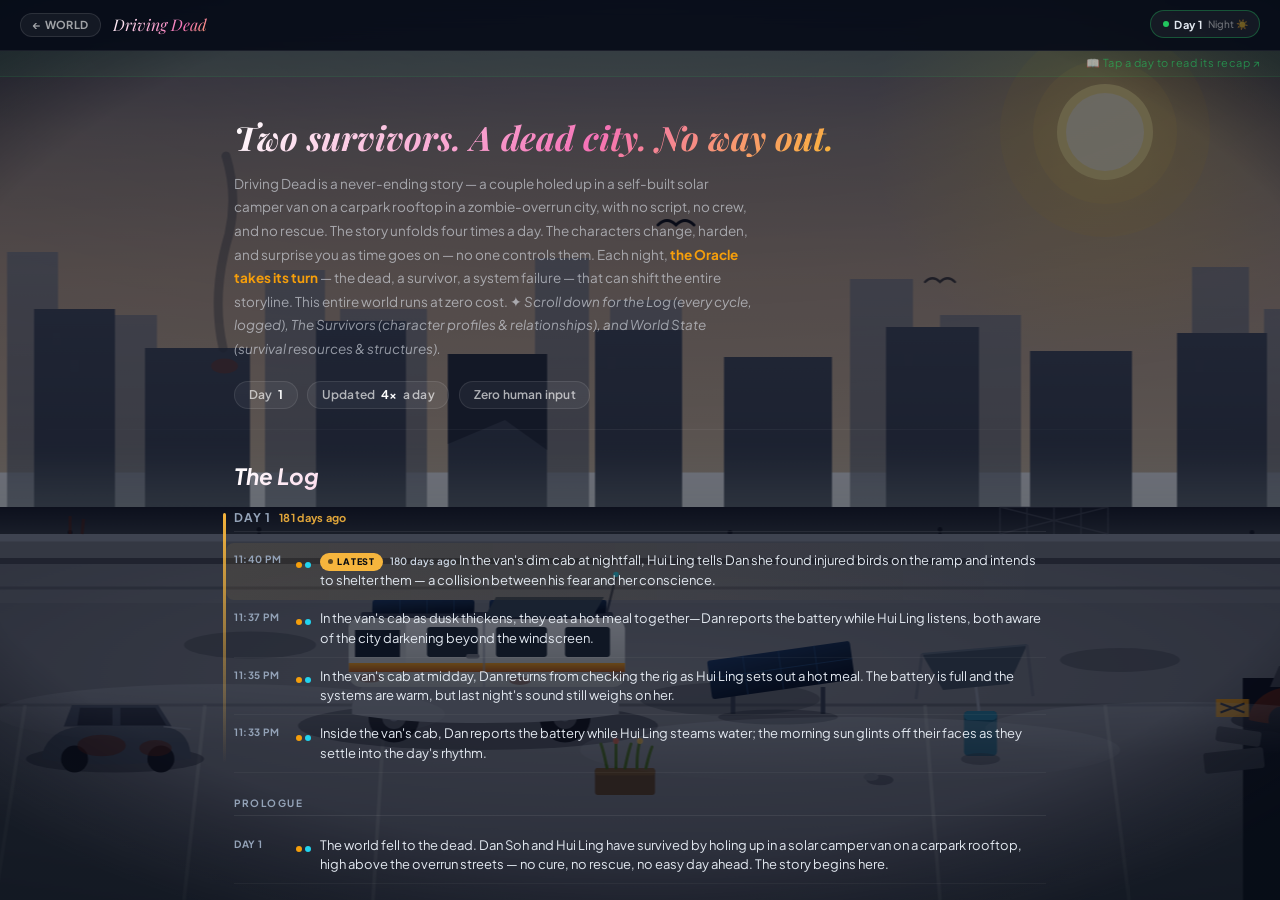
==== commit 3167c051: "Night lighting + recency UX NIGHT: drop the night-overlay 0.48→0.30 so the city actually lights up a" ====
--- a/story.html
+++ b/story.html
@@ -164,6 +164,8 @@
   overflow:hidden;max-height:36px
 }
 #day-hint.hint-faded{opacity:0;max-height:0;padding-top:0;padding-bottom:0}
+@keyframes hintNudge{0%,100%{transform:translateX(0)}50%{transform:translateX(6px)}}
+#day-hint:not(.hint-faded) .hint-arrow{display:inline-block;animation:hintNudge 1.6s ease-in-out infinite}
 
 /* SECTIONS */
 .section{padding:2rem 1.5rem;max-width:860px;margin:0 auto}
@@ -271,6 +273,20 @@
 .log-dot{width:6px;height:6px;border-radius:50%;flex-shrink:0;margin-top:.35rem}
 .log-cycle-tag{font-size:10px;font-weight:700;text-transform:uppercase;letter-spacing:.5px;
   color:var(--muted2);flex-shrink:0;width:52px;margin-top:1px;font-family:'Plus Jakarta Sans',sans-serif}
+/* recency: a glowing "LATEST" badge on the newest entry, a highlight on the newest day, relative times */
+.latest-badge{display:inline-flex;align-items:center;gap:4px;font-size:9px;font-weight:800;
+  letter-spacing:.8px;text-transform:uppercase;color:#0a0d12;background:#f6b53d;
+  border-radius:20px;padding:2px 8px;vertical-align:middle;
+  animation:latestPulse 2.2s ease-in-out infinite}
+.latest-badge::before{content:'';width:5px;height:5px;border-radius:50%;background:#0a0d12;opacity:.65}
+@keyframes latestPulse{0%,100%{box-shadow:0 0 0 0 rgba(246,181,61,.5)}50%{box-shadow:0 0 0 6px rgba(246,181,61,0)}}
+.log-entry-latest{background:linear-gradient(90deg,rgba(246,181,61,.08),transparent);
+  border-radius:8px;border-bottom-color:transparent;padding-left:8px;margin-left:-8px}
+.log-day-latest{position:relative}
+.log-day-latest::before{content:'';position:absolute;left:-11px;top:3px;bottom:10px;width:3px;border-radius:3px;
+  background:linear-gradient(#f6b53d,rgba(246,181,61,0))}
+.day-rel{font-weight:700;letter-spacing:.3px;color:#f6b53d;opacity:.9;text-transform:none;margin-left:8px;font-size:11px}
+.log-rel{font-size:10px;color:var(--muted);font-weight:600;margin-left:7px;letter-spacing:.2px;text-transform:none}
 
 /* FOOTER */
 footer{text-align:center;padding:3rem 1.5rem;color:var(--muted2);font-size:12px;
@@ -800,7 +816,7 @@
   </div>
 
   <!-- Day hint -->
-  <div id="day-hint">✦ Tap a day chip to see what happened</div>
+  <div id="day-hint">📖 Tap a day to read its recap <span class="hint-arrow">↗</span></div>
 
   <!-- Hero Intro -->
   <div class="hero-intro reveal">
@@ -1036,7 +1052,7 @@
   const moodEmoji = MOOD_EMOJI[(c.mood||'').toLowerCase()] || '🐾'
   const bio = c.bio || "A survivor of the dead city."
   const tag = named ? '🐱 The camp cat' : '🐾 Not yet named'
-  const shelter = {tent:'⛺',house:'🏠',hammock:'🌴',beach:'🏖️',forest:'🌲',cayenne:'🚙',lean_to:'🛖'}
+  const shelter = {van:'🚐',rooftop:'🏚️',barricade:'🧱',tent:'⛺',house:'🏠',lean_to:'🛖'}
   return `<div class="char-card dog-card" style="box-shadow:0 0 30px ${color}12">
     <div class="char-avatar" style="background:${color}18;border:2px solid ${color}40;font-size:24px">🐾</div>
     <div class="char-name" style="color:${color}">${displayName}</div>
@@ -1064,6 +1080,35 @@
   const ap = h >= 12 ? 'PM' : 'AM'
   h = h % 12 || 12
   return `${h}:${String(m).padStart(2,'0')} ${ap}`
+}
+
+// Timestamps are SGT-naive ISO ("2026-06-08T22:38:00"); treat them as +08:00 so recency is
+// correct for a visitor in ANY timezone (compared against their real now).
+function tsToMs(ts){
+  if(!ts) return null
+  const m = String(ts).match(/(\d+)-(\d+)-(\d+)T(\d+):(\d+)(?::(\d+))?/)
+  if(!m) return null
+  return Date.UTC(+m[1], +m[2]-1, +m[3], +m[4]-8, +m[5], +m[6]||0)
+}
+function relAgo(ts){
+  const ms=tsToMs(ts); if(ms==null) return ''
+  let diff=Date.now()-ms; if(diff<0) diff=0
+  const min=Math.floor(diff/60000)
+  if(min<1) return 'just now'
+  if(min<60) return min+' min ago'
+  const hr=Math.floor(min/60)
+  if(hr<24) return hr+'h ago'
+  const d=Math.floor(hr/24)
+  return d===1?'yesterday':d+' days ago'
+}
+// coarse SGT calendar-day recency → "Today / Yesterday / N days ago"
+function dayRel(ts){
+  const ms=tsToMs(ts); if(ms==null) return ''
+  const sgtDay = n => Math.floor((n + 8*3600000)/86400000)
+  const d = sgtDay(Date.now()) - sgtDay(ms)
+  if(d<=0) return 'Today'
+  if(d===1) return 'Yesterday'
+  return d+' days ago'
 }
 
 // (removed dead code: cycleLabelS, renderDialogue, absentCtxHtml, getCloseness/Tension/Attr, renderRelStats — none were called)
@@ -1104,31 +1149,37 @@
     document.getElementById('full-log').innerHTML = prologueHtml + '<div style="font-size:13px;color:var(--muted);padding:1rem 0;text-align:center">No log entries yet — check back after the next cycle.</div>'
     return
   }
-  document.getElementById('full-log').innerHTML = days.map(day => {
+  let latestMarked = false   // the very first entry rendered = the newest beat → gets the LATEST badge
+  document.getElementById('full-log').innerHTML = days.map((day, di) => {
     const cycles = byDay[day]
+    const dayLatestTs = CYCLE_ORDER.flatMap(c=>cycles[c]||[]).reduce((mx,e)=>(e.timestamp>mx?e.timestamp:mx),'')
     const entries = CYCLE_ORDER.filter(c=>cycles[c]).reverse().map(cyc =>   // latest cycle first within the day (filter() makes a new array, so this never mutates CYCLE_ORDER)
       cycles[cyc].map(e => {
         const cTag = fmtSGTS(e.timestamp) || CYCLE_HOUR_S[cyc]||cyc
+        const isLatest = !latestMarked; if(isLatest) latestMarked = true
+        const badge = isLatest ? `<span class="latest-badge">Latest</span><span class="log-rel">${relAgo(e.timestamp)}</span> ` : ''
+        const cls = isLatest ? 'log-entry log-entry-latest' : 'log-entry'
         if(e.type === 'interaction') {
           const dots = (e.characters||[]).map(cid=>`<div class="log-dot" style="background:${CHARS[cid]||'#475569'}"></div>`).join('')
-          return `<div class="log-entry">
+          return `<div class="${cls}">
             <div class="log-cycle-tag">${cTag}</div>
             <div style="display:flex;gap:3px;flex-shrink:0;align-items:center;margin-top:.3rem">${dots}</div>
-            <div style="flex:1;color:var(--text)">${e.description||''}</div>
+            <div style="flex:1;color:var(--text)">${badge}${e.description||''}</div>
           </div>`
         }
         if(e.type === 'birth') {
-          return `<div class="log-entry">
+          return `<div class="${cls}">
             <div class="log-cycle-tag">${cTag}</div>
             <div class="log-dot" style="background:#22c55e"></div>
-            <div style="flex:1;color:#86efac">${e.description||'New arrival'}</div>
+            <div style="flex:1;color:#86efac">${badge}${e.description||'New arrival'}</div>
           </div>`
         }
         return ''
       }).join('')
     ).join('')
-    return entries ? `<div class="log-day">
-      <div class="log-day-header">Day ${day}</div>
+    const relTag = dayLatestTs ? `<span class="day-rel">${dayRel(dayLatestTs)}</span>` : ''
+    return entries ? `<div class="log-day${di===0?' log-day-latest':''}">
+      <div class="log-day-header">Day ${day}${relTag}</div>
       ${entries}
     </div>` : ''
   }).filter(Boolean).join('') + prologueHtml   // Prologue (the START) goes at the BOTTOM, under the oldest day
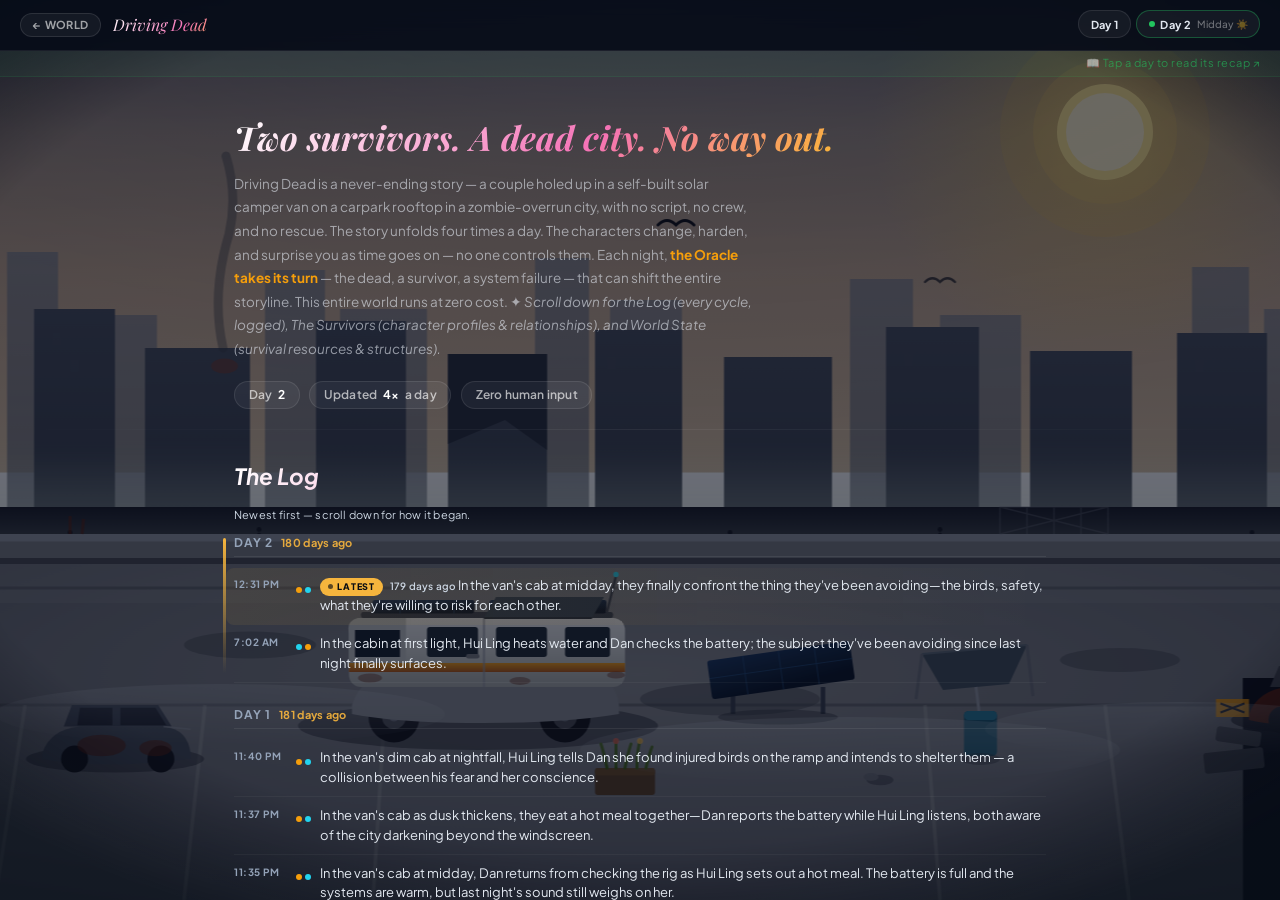
==== commit e93586f9: "Story page: collapse older days behind a toggle + newest-first reading cue Co-Authored-By: Claude Op" ====
--- a/story.html
+++ b/story.html
@@ -315,6 +315,10 @@
   .section-title{font-size:1.1rem}
   .log-cycle-tag{width:36px;font-size:9px}
 }
+.older-toggle{display:block;margin:20px auto 8px;background:rgba(255,255,255,.05);border:1px solid rgba(255,255,255,.14);
+  color:rgba(255,255,255,.66);font-family:inherit;font-size:12px;letter-spacing:.04em;padding:9px 18px;border-radius:11px;
+  cursor:pointer;transition:background .2s ease,color .2s ease}
+.older-toggle:hover{background:rgba(255,255,255,.1);color:rgba(255,255,255,.85)}
 </style>
 </head>
 <body>
@@ -834,6 +838,7 @@
   <!-- Island Log -->
   <div class="section reveal">
     <div class="section-title">The Log</div>
+    <div class="log-order-cue" style="font-size:11px;color:var(--muted);margin:-2px 0 14px;letter-spacing:.02em">Newest first — scroll down for how it began.</div>
     <div id="full-log"></div>
   </div>
 
@@ -1150,7 +1155,7 @@
     return
   }
   let latestMarked = false   // the very first entry rendered = the newest beat → gets the LATEST badge
-  document.getElementById('full-log').innerHTML = days.map((day, di) => {
+  const __dayHtml = days.map((day, di) => {
     const cycles = byDay[day]
     const dayLatestTs = CYCLE_ORDER.flatMap(c=>cycles[c]||[]).reduce((mx,e)=>(e.timestamp>mx?e.timestamp:mx),'')
     const entries = CYCLE_ORDER.filter(c=>cycles[c]).reverse().map(cyc =>   // latest cycle first within the day (filter() makes a new array, so this never mutates CYCLE_ORDER)
@@ -1182,7 +1187,21 @@
       <div class="log-day-header">Day ${day}${relTag}</div>
       ${entries}
     </div>` : ''
-  }).filter(Boolean).join('') + prologueHtml   // Prologue (the START) goes at the BOTTOM, under the oldest day
+  }).filter(Boolean)
+  // (#5) keep the most recent days open; tuck older days behind a toggle so the log never becomes an endless scroll
+  const RECENT_DAYS = 4
+  const olderCount = Math.max(0, __dayHtml.length - RECENT_DAYS)
+  const olderBlock = olderCount
+    ? `<button id="older-toggle" class="older-toggle" onclick="toggleOlder()">▾ Show earlier days (${olderCount})</button><div id="older-days" hidden>${__dayHtml.slice(RECENT_DAYS).join('')}</div>`
+    : ''
+  document.getElementById('full-log').innerHTML = __dayHtml.slice(0, RECENT_DAYS).join('') + olderBlock + prologueHtml   // Prologue (the START) goes at the BOTTOM
+}
+
+function toggleOlder(){
+  const o=document.getElementById('older-days'), b=document.getElementById('older-toggle')
+  if(!o||!b) return
+  if(o.hasAttribute('hidden')){ o.removeAttribute('hidden'); b.textContent='▴ Hide earlier days' }
+  else { o.setAttribute('hidden',''); b.textContent=`▾ Show earlier days (${o.querySelectorAll('.log-day').length})`; b.scrollIntoView({block:'center'}) }
 }
 
 async function init() {
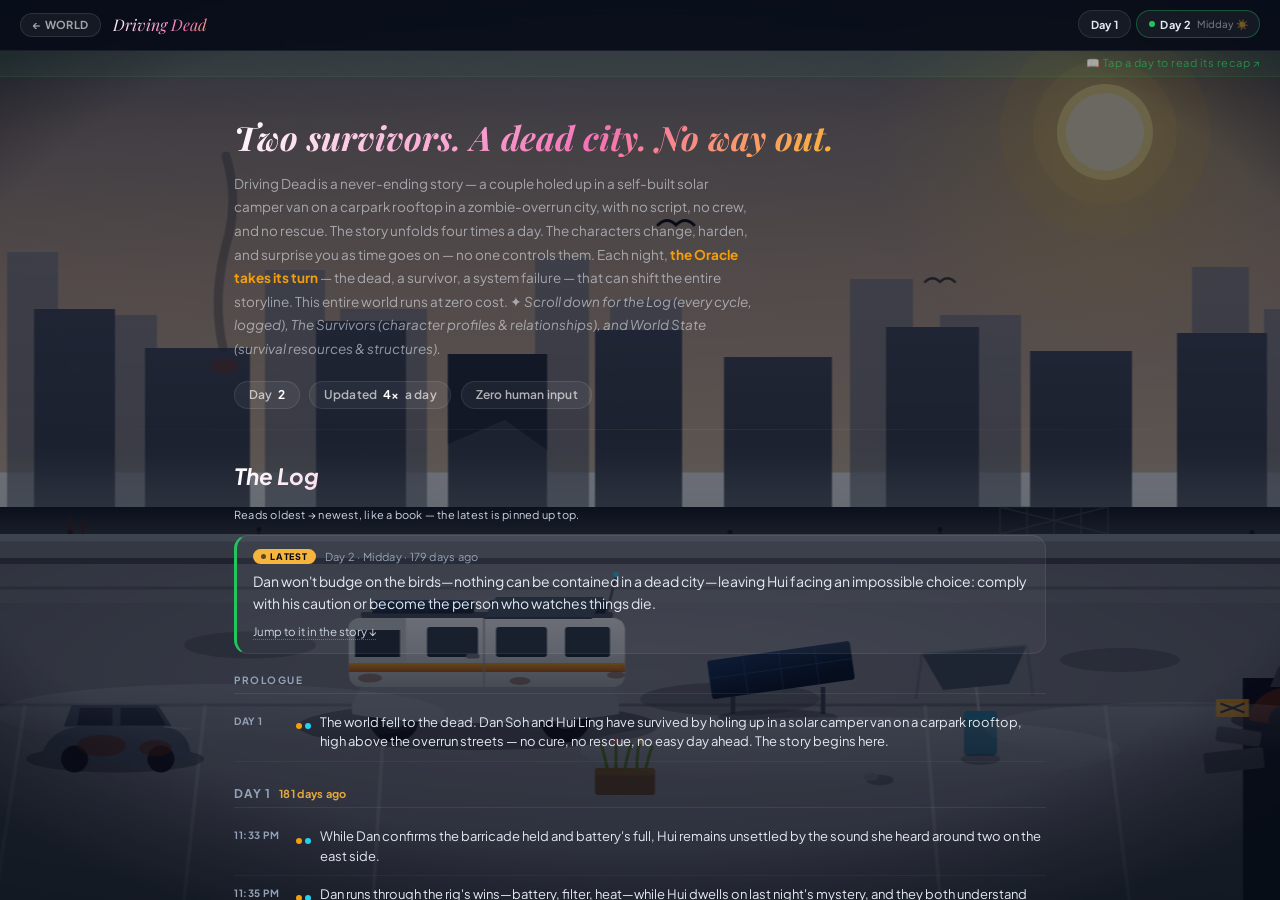
==== commit b939db02: "Story log: book order (oldest→newest) + pinned 'Latest' card up top + fold older behind 'Read from t" ====
--- a/story.html
+++ b/story.html
@@ -319,6 +319,14 @@
   color:rgba(255,255,255,.66);font-family:inherit;font-size:12px;letter-spacing:.04em;padding:9px 18px;border-radius:11px;
   cursor:pointer;transition:background .2s ease,color .2s ease}
 .older-toggle:hover{background:rgba(255,255,255,.1);color:rgba(255,255,255,.85)}
+.latest-pin{background:rgba(255,255,255,.045);border:1px solid var(--border);border-left:3px solid #22c55e;
+  border-radius:14px;padding:13px 16px;margin:0 0 20px}
+.latest-pin-head{display:flex;align-items:center;gap:9px;margin-bottom:7px;flex-wrap:wrap}
+.lp-meta{font-size:11px;color:var(--muted2);letter-spacing:.02em}
+.lp-text{font-size:14px;color:var(--text);line-height:1.55}
+.lp-jump{display:inline-block;margin-top:10px;background:none;border:none;padding:0;cursor:pointer;
+  font-family:inherit;font-size:11.5px;color:var(--muted);border-bottom:1px dotted rgba(255,255,255,.28)}
+.lp-jump:hover{color:var(--text)}
 </style>
 </head>
 <body>
@@ -838,7 +846,7 @@
   <!-- Island Log -->
   <div class="section reveal">
     <div class="section-title">The Log</div>
-    <div class="log-order-cue" style="font-size:11px;color:var(--muted);margin:-2px 0 14px;letter-spacing:.02em">Newest first — scroll down for how it began.</div>
+    <div class="log-order-cue" style="font-size:11px;color:var(--muted);margin:-2px 0 14px;letter-spacing:.02em">Reads oldest → newest, like a book — the latest is pinned up top.</div>
     <div id="full-log"></div>
   </div>
 
@@ -1149,7 +1157,7 @@
     </div>
   </div>`
 
-  const days = Object.keys(byDay).sort((a,b)=>b-a)   // newest day first (prologue stays on top; no scrolling to the latest)
+  const days = Object.keys(byDay).map(Number).sort((a,b)=>a-b)   // BOOK ORDER: oldest day first -> newest at the bottom
   if(!days.length) {
     document.getElementById('full-log').innerHTML = prologueHtml + '<div style="font-size:13px;color:var(--muted);padding:1rem 0;text-align:center">No log entries yet — check back after the next cycle.</div>'
     return
@@ -1158,12 +1166,11 @@
   const __dayHtml = days.map((day, di) => {
     const cycles = byDay[day]
     const dayLatestTs = CYCLE_ORDER.flatMap(c=>cycles[c]||[]).reduce((mx,e)=>(e.timestamp>mx?e.timestamp:mx),'')
-    const entries = CYCLE_ORDER.filter(c=>cycles[c]).reverse().map(cyc =>   // latest cycle first within the day (filter() makes a new array, so this never mutates CYCLE_ORDER)
+    const entries = CYCLE_ORDER.filter(c=>cycles[c]).map(cyc =>   // morning->night within the day (book order)
       cycles[cyc].map(e => {
         const cTag = fmtSGTS(e.timestamp) || CYCLE_HOUR_S[cyc]||cyc
-        const isLatest = !latestMarked; if(isLatest) latestMarked = true
-        const badge = isLatest ? `<span class="latest-badge">Latest</span><span class="log-rel">${relAgo(e.timestamp)}</span> ` : ''
-        const cls = isLatest ? 'log-entry log-entry-latest' : 'log-entry'
+        const badge = ''
+        const cls = 'log-entry'
         if(e.type === 'interaction') {
           const dots = (e.characters||[]).map(cid=>`<div class="log-dot" style="background:${CHARS[cid]||'#475569'}"></div>`).join('')
           return `<div class="${cls}">
@@ -1183,26 +1190,38 @@
       }).join('')
     ).join('')
     const relTag = dayLatestTs ? `<span class="day-rel">${dayRel(dayLatestTs)}</span>` : ''
-    return entries ? `<div class="log-day${di===0?' log-day-latest':''}">
+    return entries ? `<div class="log-day${di===days.length-1?' log-day-latest':''}">
       <div class="log-day-header">Day ${day}${relTag}</div>
       ${entries}
     </div>` : ''
   }).filter(Boolean)
-  // (#5) keep the most recent days open; tuck older days behind a toggle so the log never becomes an endless scroll
-  const RECENT_DAYS = 4
-  const olderCount = Math.max(0, __dayHtml.length - RECENT_DAYS)
-  const olderBlock = olderCount
-    ? `<button id="older-toggle" class="older-toggle" onclick="toggleOlder()">▾ Show earlier days (${olderCount})</button><div id="older-days" hidden>${__dayHtml.slice(RECENT_DAYS).join('')}</div>`
-    : ''
-  document.getElementById('full-log').innerHTML = __dayHtml.slice(0, RECENT_DAYS).join('') + olderBlock + prologueHtml   // Prologue (the START) goes at the BOTTOM
+  // Book order: Prologue -> Day 1 -> ... -> newest at the bottom. The latest beat is PINNED at the top so a
+  // returning visitor sees it with no scrolling; the older history folds behind "Read from the beginning".
+  let newest = null
+  S.feed.forEach(e => { if((e.type==='interaction'||e.type==='birth') && e.description){ if(!newest || (e.timestamp||'')>(newest.timestamp||'')) newest = e } })
+  const latestPin = newest ? `<div class="latest-pin">
+      <div class="latest-pin-head"><span class="latest-badge">Latest</span><span class="lp-meta">Day ${newest.day} · ${cap(newest.cycle||'')} · ${relAgo(newest.timestamp)}</span></div>
+      <div class="lp-text">${newest.description||''}</div>
+      <button class="lp-jump" onclick="jumpToNewest()">Jump to it in the story ↓</button>
+    </div>` : ''
+  const RECENT_DAYS = 3
+  const earlierCount = Math.max(0, __dayHtml.length - RECENT_DAYS)
+  const earlierHtml = prologueHtml + (earlierCount ? __dayHtml.slice(0, earlierCount).join('') : '')
+  const recentHtml = __dayHtml.slice(earlierCount).join('')
+  const beginLabel = `📖 Read from the beginning${earlierCount?` (Day 1–${days[earlierCount-1]})`:''}`
+  const earlierBlock = earlierCount
+    ? `<button id="older-toggle" class="older-toggle" data-label="${beginLabel}" onclick="toggleOlder()">${beginLabel}</button><div id="older-days" hidden>${earlierHtml}</div>`
+    : earlierHtml
+  document.getElementById('full-log').innerHTML = latestPin + earlierBlock + recentHtml + '<span id="log-end"></span>'
 }
 
 function toggleOlder(){
   const o=document.getElementById('older-days'), b=document.getElementById('older-toggle')
   if(!o||!b) return
-  if(o.hasAttribute('hidden')){ o.removeAttribute('hidden'); b.textContent='▴ Hide earlier days' }
-  else { o.setAttribute('hidden',''); b.textContent=`▾ Show earlier days (${o.querySelectorAll('.log-day').length})`; b.scrollIntoView({block:'center'}) }
-}
+  if(o.hasAttribute('hidden')){ o.removeAttribute('hidden'); b.textContent='▴ Hide the early days'; o.scrollIntoView({behavior:'smooth',block:'start'}) }
+  else { o.setAttribute('hidden',''); b.textContent=b.dataset.label||'📖 Read from the beginning' }
+}
+function jumpToNewest(){ const e=document.getElementById('log-end'); if(e) e.scrollIntoView({behavior:'smooth',block:'end'}) }
 
 async function init() {
   try {
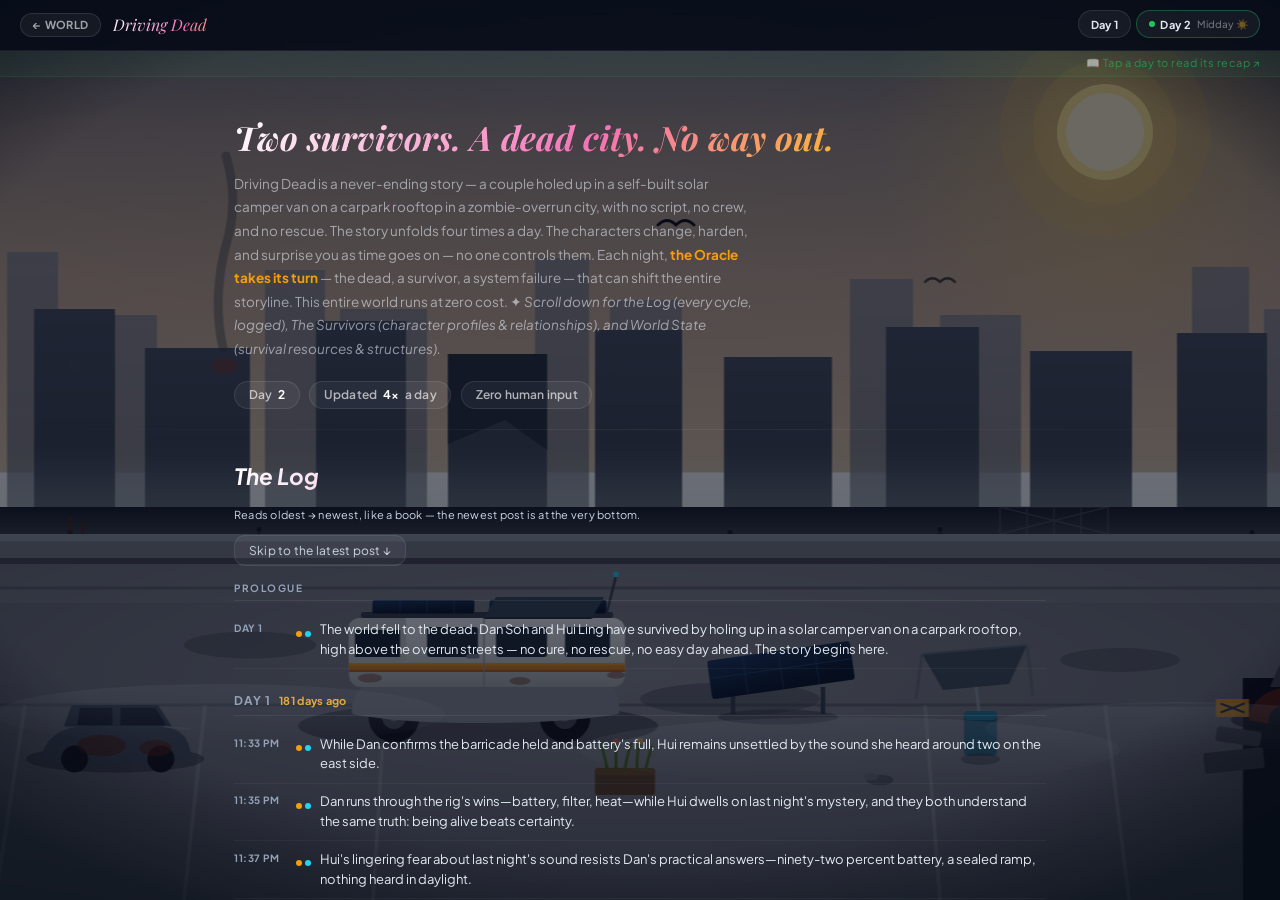
==== commit 568eeb56: "Story log: replace pinned-latest card with a slim 'Skip to the latest post' guide + show only the mo" ====
--- a/story.html
+++ b/story.html
@@ -319,14 +319,10 @@
   color:rgba(255,255,255,.66);font-family:inherit;font-size:12px;letter-spacing:.04em;padding:9px 18px;border-radius:11px;
   cursor:pointer;transition:background .2s ease,color .2s ease}
 .older-toggle:hover{background:rgba(255,255,255,.1);color:rgba(255,255,255,.85)}
-.latest-pin{background:rgba(255,255,255,.045);border:1px solid var(--border);border-left:3px solid #22c55e;
-  border-radius:14px;padding:13px 16px;margin:0 0 20px}
-.latest-pin-head{display:flex;align-items:center;gap:9px;margin-bottom:7px;flex-wrap:wrap}
-.lp-meta{font-size:11px;color:var(--muted2);letter-spacing:.02em}
-.lp-text{font-size:14px;color:var(--text);line-height:1.55}
-.lp-jump{display:inline-block;margin-top:10px;background:none;border:none;padding:0;cursor:pointer;
-  font-family:inherit;font-size:11.5px;color:var(--muted);border-bottom:1px dotted rgba(255,255,255,.28)}
-.lp-jump:hover{color:var(--text)}
+.log-jump-latest{display:inline-flex;align-items:center;gap:6px;margin:0 0 16px;background:rgba(255,255,255,.05);
+  border:1px solid var(--border);color:var(--muted);font-family:inherit;font-size:12px;letter-spacing:.02em;
+  padding:7px 14px;border-radius:11px;cursor:pointer;transition:background .2s ease,color .2s ease}
+.log-jump-latest:hover{background:rgba(255,255,255,.1);color:var(--text)}
 </style>
 </head>
 <body>
@@ -846,7 +842,7 @@
   <!-- Island Log -->
   <div class="section reveal">
     <div class="section-title">The Log</div>
-    <div class="log-order-cue" style="font-size:11px;color:var(--muted);margin:-2px 0 14px;letter-spacing:.02em">Reads oldest → newest, like a book — the latest is pinned up top.</div>
+    <div class="log-order-cue" style="font-size:11px;color:var(--muted);margin:-2px 0 14px;letter-spacing:.02em">Reads oldest → newest, like a book — the newest post is at the very bottom.</div>
     <div id="full-log"></div>
   </div>
 
@@ -1195,16 +1191,9 @@
       ${entries}
     </div>` : ''
   }).filter(Boolean)
-  // Book order: Prologue -> Day 1 -> ... -> newest at the bottom. The latest beat is PINNED at the top so a
-  // returning visitor sees it with no scrolling; the older history folds behind "Read from the beginning".
-  let newest = null
-  S.feed.forEach(e => { if((e.type==='interaction'||e.type==='birth') && e.description){ if(!newest || (e.timestamp||'')>(newest.timestamp||'')) newest = e } })
-  const latestPin = newest ? `<div class="latest-pin">
-      <div class="latest-pin-head"><span class="latest-badge">Latest</span><span class="lp-meta">Day ${newest.day} · ${cap(newest.cycle||'')} · ${relAgo(newest.timestamp)}</span></div>
-      <div class="lp-text">${newest.description||''}</div>
-      <button class="lp-jump" onclick="jumpToNewest()">Jump to it in the story ↓</button>
-    </div>` : ''
-  const RECENT_DAYS = 3
+  // Book order: Prologue -> Day 1 -> ... -> newest at the bottom. A slim "skip to the latest" guides a
+  // returning visitor straight to the newest post at the foot; older history folds behind "Read from the beginning".
+  const RECENT_DAYS = 2
   const earlierCount = Math.max(0, __dayHtml.length - RECENT_DAYS)
   const earlierHtml = prologueHtml + (earlierCount ? __dayHtml.slice(0, earlierCount).join('') : '')
   const recentHtml = __dayHtml.slice(earlierCount).join('')
@@ -1212,7 +1201,8 @@
   const earlierBlock = earlierCount
     ? `<button id="older-toggle" class="older-toggle" data-label="${beginLabel}" onclick="toggleOlder()">${beginLabel}</button><div id="older-days" hidden>${earlierHtml}</div>`
     : earlierHtml
-  document.getElementById('full-log').innerHTML = latestPin + earlierBlock + recentHtml + '<span id="log-end"></span>'
+  const jumpGuide = __dayHtml.length ? `<button class="log-jump-latest" onclick="jumpToNewest()">Skip to the latest post ↓</button>` : ''
+  document.getElementById('full-log').innerHTML = jumpGuide + earlierBlock + recentHtml + '<span id="log-end"></span>'
 }
 
 function toggleOlder(){
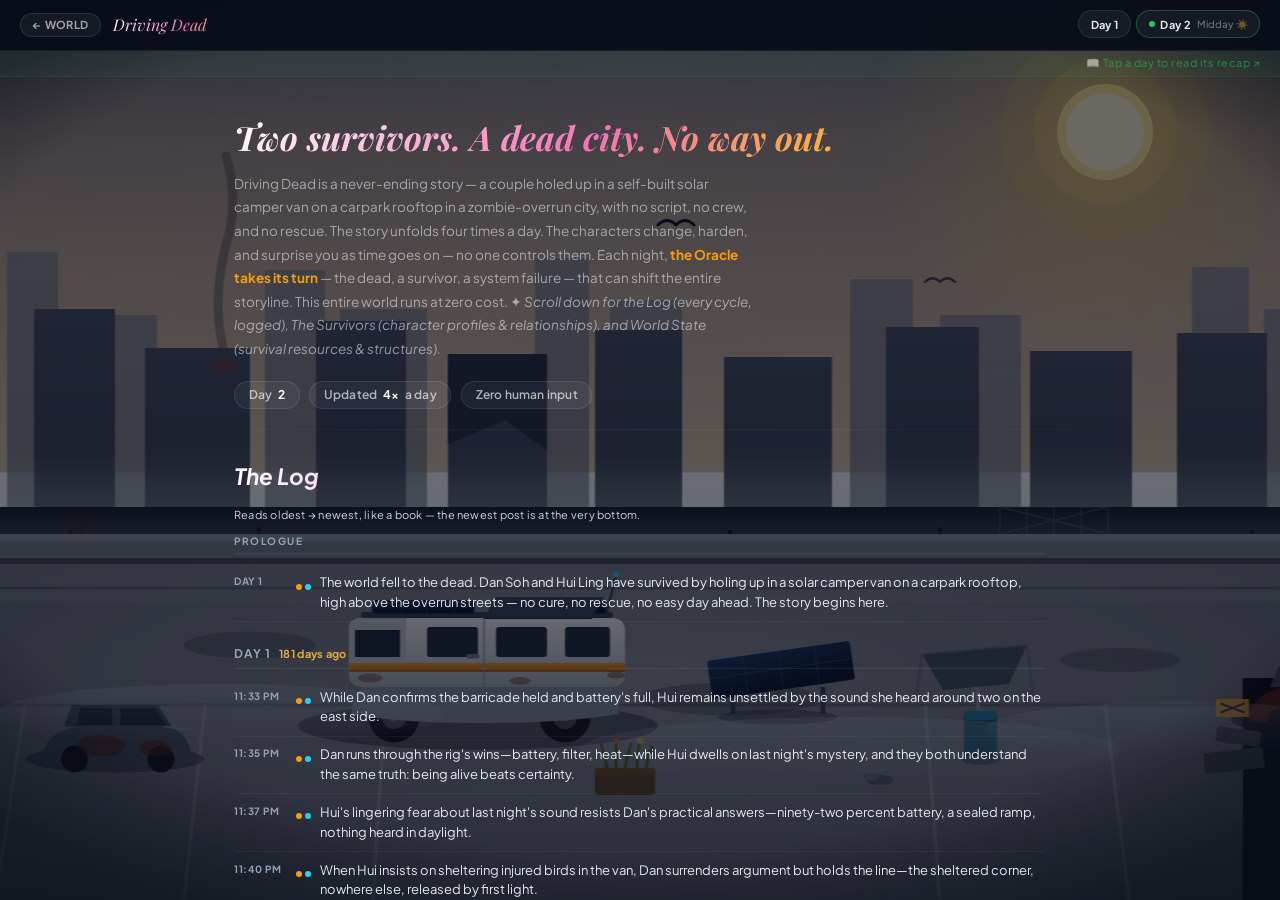
==== commit 0e45d36a: "Story log: mark the newest (bottom) post with the gold LATEST badge/highlight + remove the redundant" ====
--- a/story.html
+++ b/story.html
@@ -319,10 +319,6 @@
   color:rgba(255,255,255,.66);font-family:inherit;font-size:12px;letter-spacing:.04em;padding:9px 18px;border-radius:11px;
   cursor:pointer;transition:background .2s ease,color .2s ease}
 .older-toggle:hover{background:rgba(255,255,255,.1);color:rgba(255,255,255,.85)}
-.log-jump-latest{display:inline-flex;align-items:center;gap:6px;margin:0 0 16px;background:rgba(255,255,255,.05);
-  border:1px solid var(--border);color:var(--muted);font-family:inherit;font-size:12px;letter-spacing:.02em;
-  padding:7px 14px;border-radius:11px;cursor:pointer;transition:background .2s ease,color .2s ease}
-.log-jump-latest:hover{background:rgba(255,255,255,.1);color:var(--text)}
 </style>
 </head>
 <body>
@@ -1158,15 +1154,16 @@
     document.getElementById('full-log').innerHTML = prologueHtml + '<div style="font-size:13px;color:var(--muted);padding:1rem 0;text-align:center">No log entries yet — check back after the next cycle.</div>'
     return
   }
-  let latestMarked = false   // the very first entry rendered = the newest beat → gets the LATEST badge
+  const newestTs = S.feed.reduce((mx,e)=> ((e.type==='interaction'||e.type==='birth') && e.description && (e.timestamp||'')>mx) ? (e.timestamp||'') : mx, '')   // newest entry gets the LATEST marker
   const __dayHtml = days.map((day, di) => {
     const cycles = byDay[day]
     const dayLatestTs = CYCLE_ORDER.flatMap(c=>cycles[c]||[]).reduce((mx,e)=>(e.timestamp>mx?e.timestamp:mx),'')
     const entries = CYCLE_ORDER.filter(c=>cycles[c]).map(cyc =>   // morning->night within the day (book order)
       cycles[cyc].map(e => {
         const cTag = fmtSGTS(e.timestamp) || CYCLE_HOUR_S[cyc]||cyc
-        const badge = ''
-        const cls = 'log-entry'
+        const isLatest = e.timestamp && e.timestamp === newestTs
+        const badge = isLatest ? `<span class="latest-badge">Latest</span><span class="log-rel">${relAgo(e.timestamp)}</span> ` : ''
+        const cls = isLatest ? 'log-entry log-entry-latest' : 'log-entry'
         if(e.type === 'interaction') {
           const dots = (e.characters||[]).map(cid=>`<div class="log-dot" style="background:${CHARS[cid]||'#475569'}"></div>`).join('')
           return `<div class="${cls}">
@@ -1201,8 +1198,7 @@
   const earlierBlock = earlierCount
     ? `<button id="older-toggle" class="older-toggle" data-label="${beginLabel}" onclick="toggleOlder()">${beginLabel}</button><div id="older-days" hidden>${earlierHtml}</div>`
     : earlierHtml
-  const jumpGuide = __dayHtml.length ? `<button class="log-jump-latest" onclick="jumpToNewest()">Skip to the latest post ↓</button>` : ''
-  document.getElementById('full-log').innerHTML = jumpGuide + earlierBlock + recentHtml + '<span id="log-end"></span>'
+  document.getElementById('full-log').innerHTML = earlierBlock + recentHtml
 }
 
 function toggleOlder(){
@@ -1211,7 +1207,6 @@
   if(o.hasAttribute('hidden')){ o.removeAttribute('hidden'); b.textContent='▴ Hide the early days'; o.scrollIntoView({behavior:'smooth',block:'start'}) }
   else { o.setAttribute('hidden',''); b.textContent=b.dataset.label||'📖 Read from the beginning' }
 }
-function jumpToNewest(){ const e=document.getElementById('log-end'); if(e) e.scrollIntoView({behavior:'smooth',block:'end'}) }
 
 async function init() {
   try {
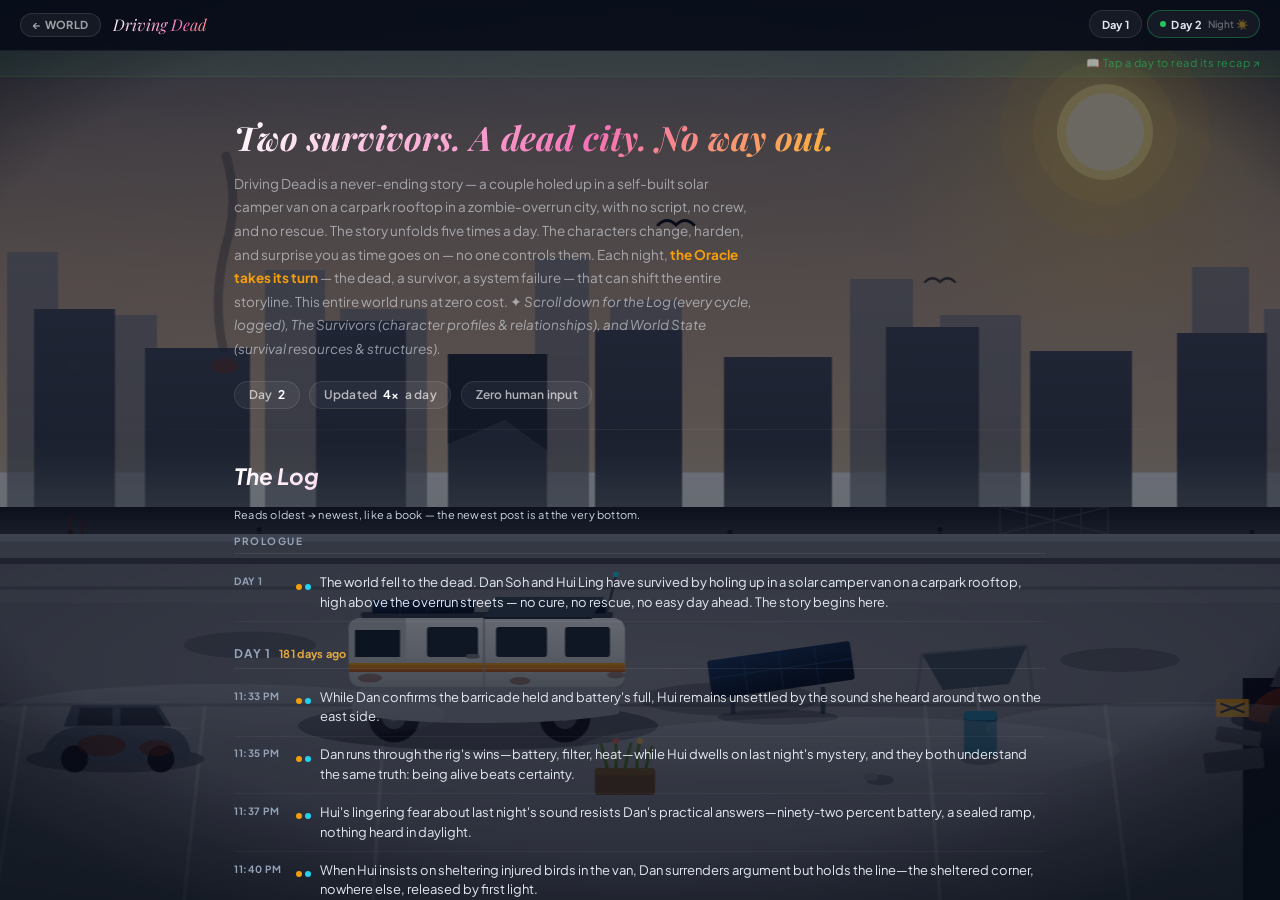
==== commit 8f7ea42c: "Driving Dead → 5 cycles/day (added afternoon 3pm) Co-Authored-By: Claude Opus 4.8 (1M context) <nore" ====
--- a/story.html
+++ b/story.html
@@ -8,7 +8,7 @@
 <meta name="viewport" content="width=device-width, initial-scale=1.0">
 <title>Driving Dead — the story so far</title>
 <link rel="icon" href="data:image/svg+xml,%3Csvg xmlns='http://www.w3.org/2000/svg' viewBox='0 0 100 100'%3E%3Ctext y='.9em' font-size='88'%3E%F0%9F%8C%BF%3C/text%3E%3C/svg%3E">
-<meta name="description" content="The story so far on Driving Dead — a never-ending zombie-apocalypse survival drama. Day-by-day recaps, the full Log, and every character's relationships, told four times a day with no script.">
+<meta name="description" content="The story so far on Driving Dead — a never-ending zombie-apocalypse survival drama. Day-by-day recaps, the full Log, and every character's relationships, told five times a day with no script.">
 <meta name="theme-color" content="#0a1410">
 <meta property="og:type" content="website">
 <meta property="og:site_name" content="The Never Ending Story Project">
@@ -184,6 +184,7 @@
 .cycle-btn.active{background:rgba(255,255,255,.08);color:#fff}
 .cycle-btn[data-cycle="morning"].active{color:#93c5fd;box-shadow:inset 0 -2px 0 #93c5fd}
 .cycle-btn[data-cycle="midday"].active{color:#fde68a;box-shadow:inset 0 -2px 0 #fde68a}
+.cycle-btn[data-cycle="afternoon"].active{color:#7dd3fc;box-shadow:inset 0 -2px 0 #7dd3fc}
 .cycle-btn[data-cycle="evening"].active{color:#fb923c;box-shadow:inset 0 -2px 0 #fb923c}
 .cycle-btn[data-cycle="night"].active{color:#c084fc;box-shadow:inset 0 -2px 0 #c084fc}
 
@@ -825,7 +826,7 @@
   <!-- Hero Intro -->
   <div class="hero-intro reveal">
     <div class="hero-tagline" id="hero-tagline">Two survivors. A dead city. No way out.</div>
-    <div class="hero-body" id="hero-body">Driving Dead is a never-ending story — a couple holed up in a self-built solar camper van on a carpark rooftop in a zombie-overrun city, with no script, no crew, and no rescue. The story unfolds four times a day. The characters change, harden, and surprise you as time goes on — no one controls them. Each night the Oracle takes its turn — the dead, a survivor, a system failure — that can shift the whole storyline. This entire world runs at zero cost.</div>
+    <div class="hero-body" id="hero-body">Driving Dead is a never-ending story — a couple holed up in a self-built solar camper van on a carpark rooftop in a zombie-overrun city, with no script, no crew, and no rescue. The story unfolds five times a day. The characters change, harden, and surprise you as time goes on — no one controls them. Each night the Oracle takes its turn — the dead, a survivor, a system failure — that can shift the whole storyline. This entire world runs at zero cost.</div>
     <div class="hero-stats">
       <div class="hero-stat-chip">Day <strong id="hsc-day">—</strong></div>
       <div class="hero-stat-chip">Updated <strong>4×</strong> a day</div>
@@ -880,7 +881,7 @@
     if(!CHAR_NAMES[k]) CHAR_NAMES[k] = v.name||cap(k)
   })
 }
-const CYCLE_ORDER = ['morning','midday','evening','night']
+const CYCLE_ORDER = ['morning','midday','afternoon','evening','night']
 const WX = {clear:'☀️',rain:'🌧️',storm:'⛈️',overcast:'☁️',foggy:'🌫️'}
 const MOOD_EMOJI = {happy:'😊',cheerful:'😊',free:'😌',calm:'😌',content:'🙂',peaceful:'😌',neutral:'😐',
   guarded:'😶',distant:'😶',sad:'😔',lonely:'😔',angry:'😤',frustrated:'😤',restless:'😕',hopeful:'🙂',warm:'🙂'}
@@ -956,7 +957,7 @@
   const tagline = document.getElementById('hero-tagline')
   if(tagline) tagline.textContent = `${NUM_WORDS[humans]||humans} survivors. A dead city. No way out.`
   const hbody = document.getElementById('hero-body')
-  if(hbody) hbody.innerHTML = `Driving Dead is a never-ending story — a couple holed up in a self-built solar camper van on a carpark rooftop in a zombie-overrun city, with no script, no crew, and no rescue. The story unfolds four times a day. The characters change, harden, and surprise you as time goes on — no one controls them. Each night, <strong style="color:#f59e0b">the Oracle takes its turn</strong> — the dead, a survivor, a system failure — that can shift the entire storyline. This entire world runs at zero cost. ✦ <em>Scroll down for the Log (every cycle, logged), The Survivors (character profiles &amp; relationships), and World State (survival resources &amp; structures).</em>`
+  if(hbody) hbody.innerHTML = `Driving Dead is a never-ending story — a couple holed up in a self-built solar camper van on a carpark rooftop in a zombie-overrun city, with no script, no crew, and no rescue. The story unfolds five times a day. The characters change, harden, and surprise you as time goes on — no one controls them. Each night, <strong style="color:#f59e0b">the Oracle takes its turn</strong> — the dead, a survivor, a system failure — that can shift the entire storyline. This entire world runs at zero cost. ✦ <em>Scroll down for the Log (every cycle, logged), The Survivors (character profiles &amp; relationships), and World State (survival resources &amp; structures).</em>`
   renderDayChips()
   renderProfiles()
   renderWorldState()
@@ -1074,7 +1075,7 @@
   </div>`
 }
 
-const CYCLE_HOUR_S = {morning:'7am',midday:'12:30pm',evening:'6pm',night:'11pm'}
+const CYCLE_HOUR_S = {morning:'7am',midday:'11:30am',afternoon:'3pm',evening:'6:30pm',night:'10:30pm'}
 
 function fmtSGTS(ts) {
   if(!ts) return ''
@@ -1220,8 +1221,8 @@
     render()
     // Sync sky to real SGT time
     const sgt=new Date(Date.now()+new Date().getTimezoneOffset()*60000+8*3600000)
-    const h=sgt.getHours()
-    const sky=h>=23||h<7?'night':h<12?'morning':h<18?'midday':'evening'
+    const h=sgt.getHours()+sgt.getMinutes()/60
+    const sky=h>=22.5||h<7?'night':h<11.5?'morning':h<15?'midday':h<18.5?'afternoon':'evening'
     document.getElementById('sky-bg')?.setAttribute('fill',`url(#sky-${sky})`)
     const isNight=sky==='night'||sky==='dawn'
     document.getElementById('sun-group')?.setAttribute('opacity',isNight?'0':'1')
